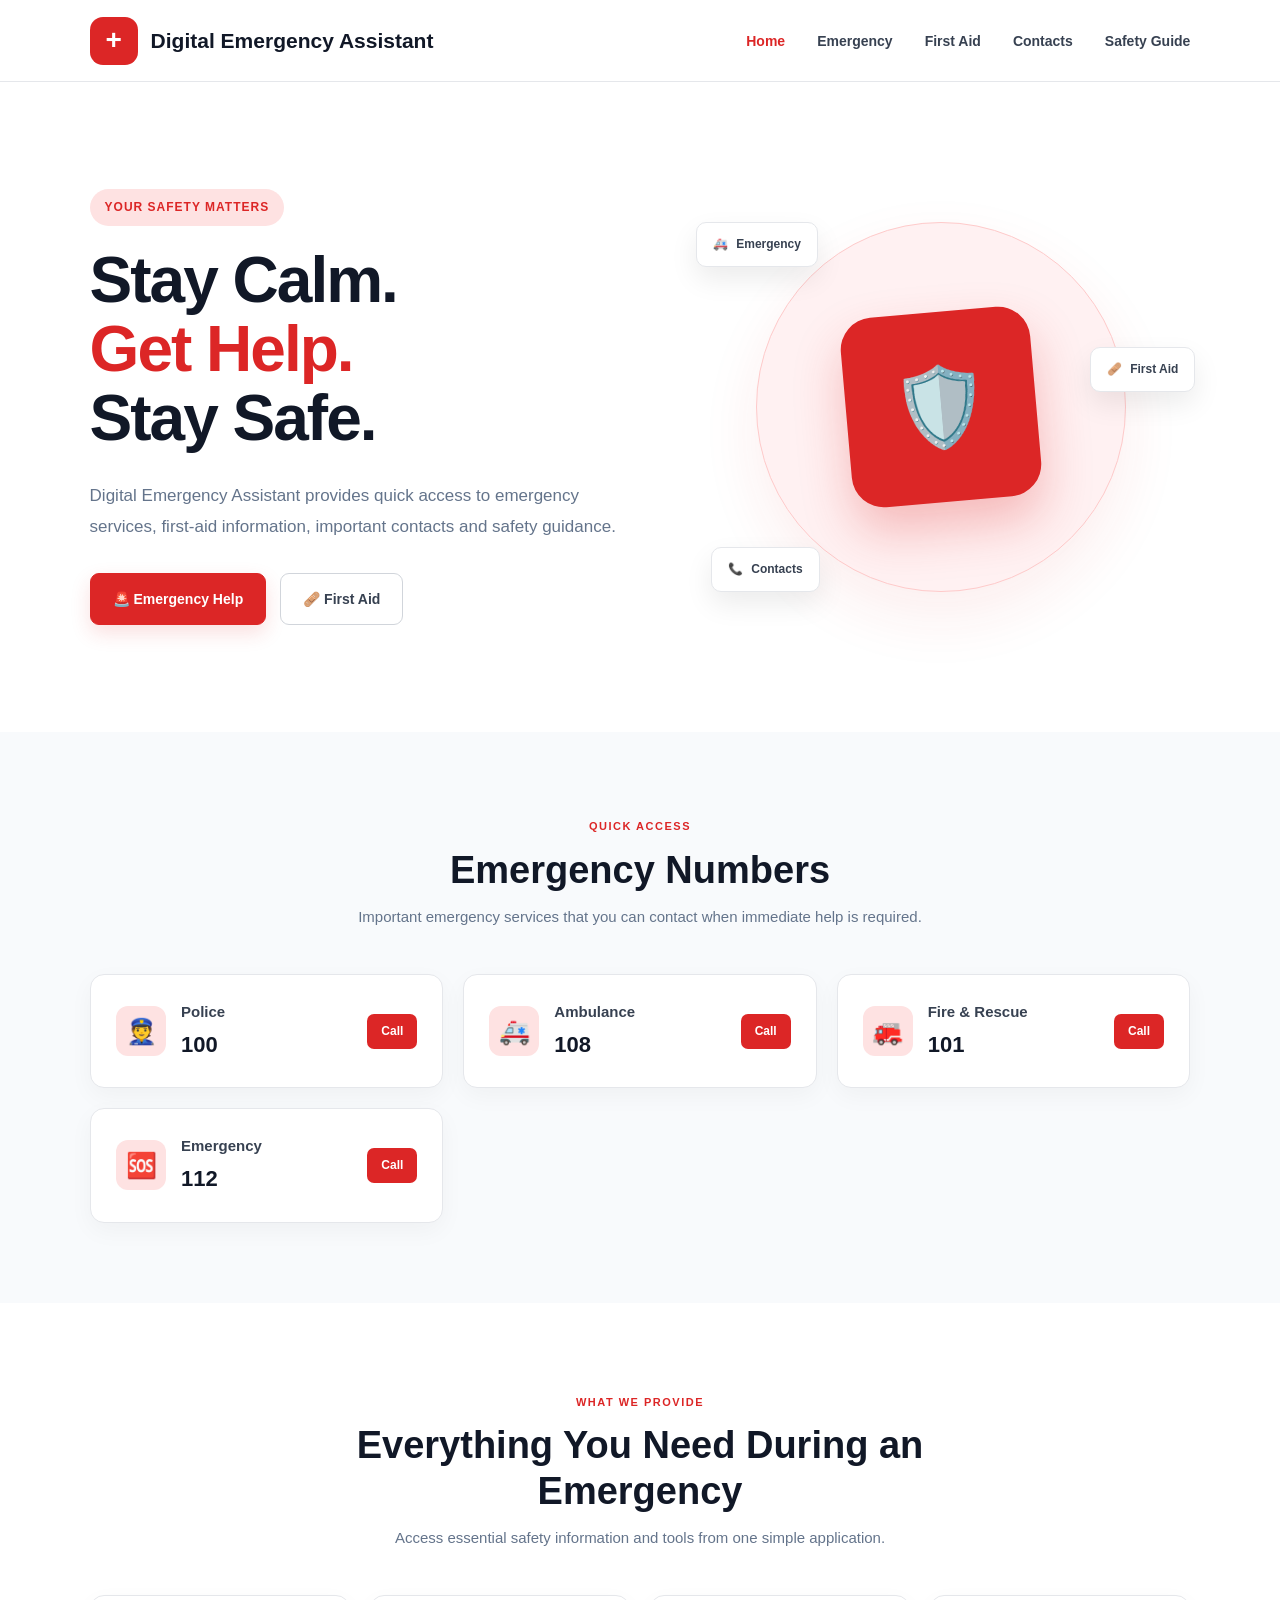
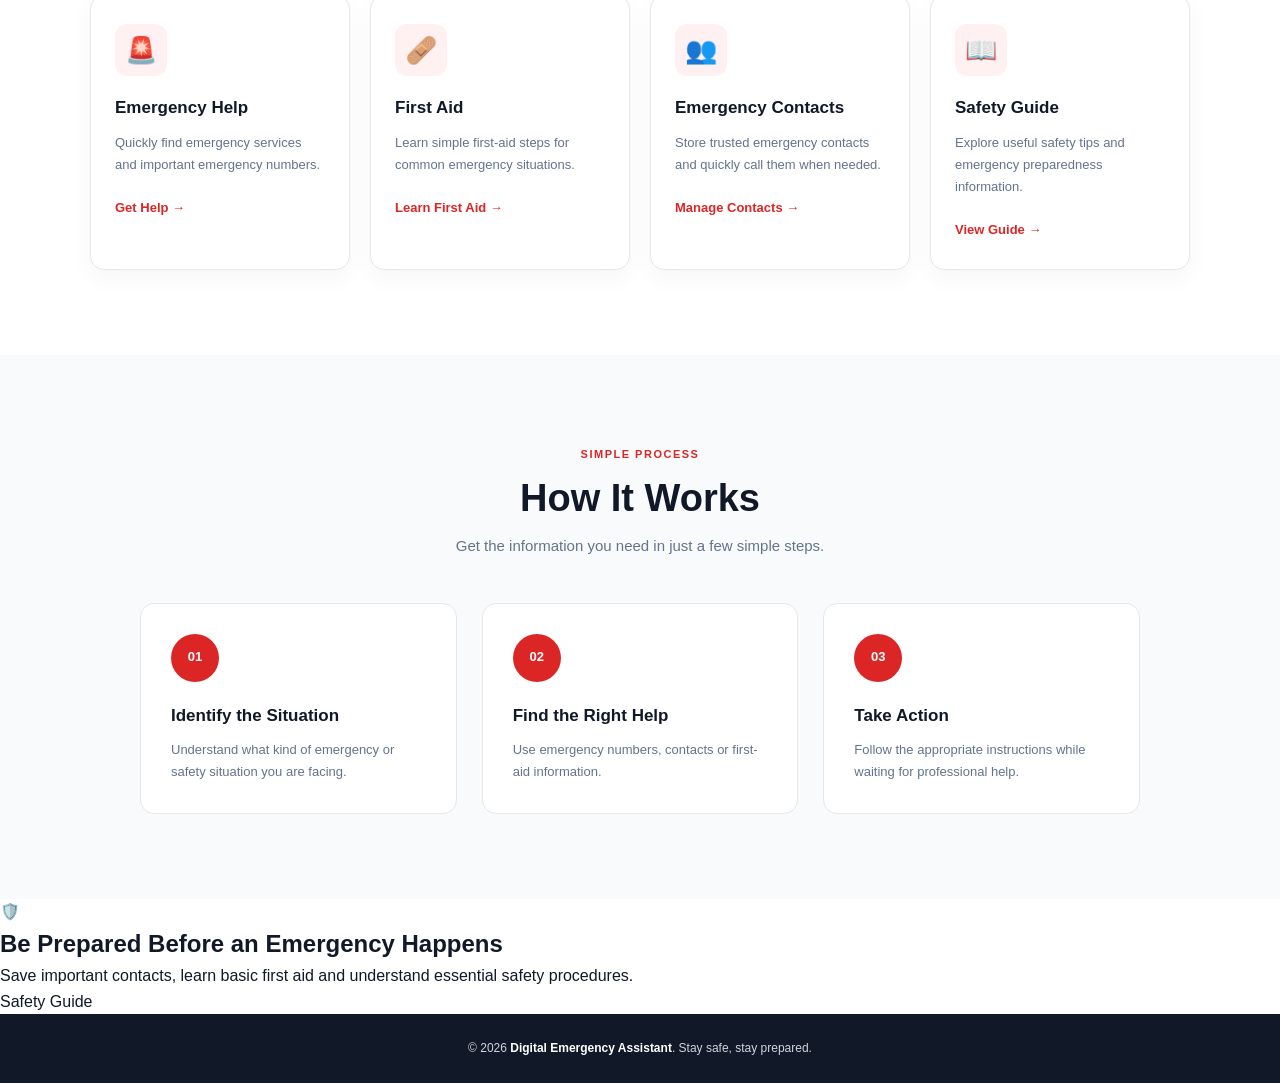
==== index.html @ 49281523 "Initial commit - Digital Emergency Assistant" ====
<!DOCTYPE html>
<html lang="en">

<head>
    <meta charset="UTF-8">

    <meta name="viewport"
          content="width=device-width, initial-scale=1.0">

    <title>Digital Emergency Assistant</title>

    <!-- Common CSS -->
    <link rel="stylesheet" href="css/common.css">

    <!-- Home Page CSS -->
    <link rel="stylesheet" href="css/home.css">
</head>

<body>


    <!-- =====================================================
         NAVBAR
    ====================================================== -->

    <nav class="navbar">

        <a href="index.html" class="logo">

            <span class="logo-icon">+</span>

            Digital Emergency Assistant

        </a>


        <ul class="nav-links">

            <li>
                <a href="index.html" class="active">
                    Home
                </a>
            </li>

            <li>
                <a href="emergency.html">
                    Emergency
                </a>
            </li>

            <li>
                <a href="first-aid.html">
                    First Aid
                </a>
            </li>

            <li>
                <a href="contacts.html">
                    Contacts
                </a>
            </li>

            <li>
                <a href="guide.html">
                    Safety Guide
                </a>
            </li>

        </ul>

    </nav>



    <!-- =====================================================
         HERO SECTION
    ====================================================== -->

    <section class="hero-section">

        <div class="hero-content">

            <p class="hero-badge">
                YOUR SAFETY MATTERS
            </p>

            <h1>
                Stay Calm.
                <span>Get Help.</span>
                Stay Safe.
            </h1>

            <p class="hero-description">
                Digital Emergency Assistant provides quick access
                to emergency services, first-aid information,
                important contacts and safety guidance.
            </p>


            <div class="hero-buttons">

                <a href="emergency.html"
                   class="primary-button">

                    🚨 Emergency Help

                </a>

                <a href="first-aid.html"
                   class="secondary-button">

                    🩹 First Aid

                </a>

            </div>

        </div>


        <!-- Hero Visual -->

        <div class="hero-visual">

            <div class="hero-circle">

                <div class="hero-shield">
                    🛡️
                </div>

            </div>


            <div class="floating-card floating-card-one">

                🚑
                <span>Emergency</span>

            </div>


            <div class="floating-card floating-card-two">

                🩹
                <span>First Aid</span>

            </div>


            <div class="floating-card floating-card-three">

                📞
                <span>Contacts</span>

            </div>

        </div>

    </section>



    <!-- =====================================================
         EMERGENCY NUMBERS
    ====================================================== -->

    <section class="home-emergency">

        <div class="section-header">

            <span class="section-label">
                QUICK ACCESS
            </span>

            <h2>
                Emergency Numbers
            </h2>

            <p>
                Important emergency services that you can
                contact when immediate help is required.
            </p>

        </div>


        <div class="emergency-number-grid">


            <!-- Police -->

            <div class="number-card">

                <div class="number-icon">
                    👮
                </div>

                <div>

                    <h3>
                        Police
                    </h3>

                    <strong>
                        100
                    </strong>

                </div>

                <a href="tel:100"
                   class="number-call">

                    Call

                </a>

            </div>


            <!-- Ambulance -->

            <div class="number-card">

                <div class="number-icon">
                    🚑
                </div>

                <div>

                    <h3>
                        Ambulance
                    </h3>

                    <strong>
                        108
                    </strong>

                </div>

                <a href="tel:108"
                   class="number-call">

                    Call

                </a>

            </div>


            <!-- Fire -->

            <div class="number-card">

                <div class="number-icon">
                    🚒
                </div>

                <div>

                    <h3>
                        Fire & Rescue
                    </h3>

                    <strong>
                        101
                    </strong>

                </div>

                <a href="tel:101"
                   class="number-call">

                    Call

                </a>

            </div>


            <!-- Unified Emergency -->

            <div class="number-card">

                <div class="number-icon">
                    🆘
                </div>

                <div>

                    <h3>
                        Emergency
                    </h3>

                    <strong>
                        112
                    </strong>

                </div>

                <a href="tel:112"
                   class="number-call">

                    Call

                </a>

            </div>


        </div>

    </section>



    <!-- =====================================================
         FEATURES
    ====================================================== -->

    <section class="features-section">

        <div class="section-header">

            <span class="section-label">
                WHAT WE PROVIDE
            </span>

            <h2>
                Everything You Need During an Emergency
            </h2>

            <p>
                Access essential safety information and tools
                from one simple application.
            </p>

        </div>


        <div class="feature-grid">


            <!-- Emergency -->

            <div class="feature-card">

                <div class="feature-icon">
                    🚨
                </div>

                <h3>
                    Emergency Help
                </h3>

                <p>
                    Quickly find emergency services and
                    important emergency numbers.
                </p>

                <a href="emergency.html">
                    Get Help →
                </a>

            </div>


            <!-- First Aid -->

            <div class="feature-card">

                <div class="feature-icon">
                    🩹
                </div>

                <h3>
                    First Aid
                </h3>

                <p>
                    Learn simple first-aid steps for common
                    emergency situations.
                </p>

                <a href="first-aid.html">
                    Learn First Aid →
                </a>

            </div>


            <!-- Contacts -->

            <div class="feature-card">

                <div class="feature-icon">
                    👥
                </div>

                <h3>
                    Emergency Contacts
                </h3>

                <p>
                    Store trusted emergency contacts and
                    quickly call them when needed.
                </p>

                <a href="contacts.html">
                    Manage Contacts →
                </a>

            </div>


            <!-- Safety Guide -->

            <div class="feature-card">

                <div class="feature-icon">
                    📖
                </div>

                <h3>
                    Safety Guide
                </h3>

                <p>
                    Explore useful safety tips and emergency
                    preparedness information.
                </p>

                <a href="guide.html">
                    View Guide →
                </a>

            </div>


        </div>

    </section>



    <!-- =====================================================
         HOW IT WORKS
    ====================================================== -->

    <section class="how-section">

        <div class="section-header">

            <span class="section-label">
                SIMPLE PROCESS
            </span>

            <h2>
                How It Works
            </h2>

            <p>
                Get the information you need in just a few
                simple steps.
            </p>

        </div>


        <div class="steps-grid">


            <div class="step-card">

                <div class="step-number">
                    01
                </div>

                <h3>
                    Identify the Situation
                </h3>

                <p>
                    Understand what kind of emergency or
                    safety situation you are facing.
                </p>

            </div>


            <div class="step-card">

                <div class="step-number">
                    02
                </div>

                <h3>
                    Find the Right Help
                </h3>

                <p>
                    Use emergency numbers, contacts or
                    first-aid information.
                </p>

            </div>


            <div class="step-card">

                <div class="step-number">
                    03
                </div>

                <h3>
                    Take Action
                </h3>

                <p>
                    Follow the appropriate instructions while
                    waiting for professional help.
                </p>

            </div>


        </div>

    </section>



    <!-- =====================================================
         SAFETY CTA
    ====================================================== -->

    <section class="home-safety">

        <div class="home-safety-content">

            <div class="home-safety-icon">
                🛡️
            </div>

            <div>

                <h2>
                    Be Prepared Before an Emergency Happens
                </h2>

                <p>
                    Save important contacts, learn basic
                    first aid and understand essential safety
                    procedures.
                </p>

            </div>

            <a href="guide.html"
               class="primary-button">

                Safety Guide

            </a>

        </div>

    </section>



    <!-- =====================================================
         FOOTER
    ====================================================== -->

    <footer class="footer">

        <p>
            © <span class="current-year"></span>
            <strong>Digital Emergency Assistant</strong>.
            Stay safe, stay prepared.
        </p>

    </footer>



    <!-- =====================================================
         JAVASCRIPT
    ====================================================== -->

    <script src="js/app.js"></script>

</body>

</html>
---- css/common.css ----
/* =========================================================
   COMMON STYLES
   DIGITAL EMERGENCY ASSISTANT
========================================================= */

* {
    margin: 0;
    padding: 0;
    box-sizing: border-box;
}

html {
    scroll-behavior: smooth;
}

body {
    font-family: Arial, Helvetica, sans-serif;
    color: #111827;
    background: #ffffff;
    line-height: 1.6;
}

a {
    text-decoration: none;
    color: inherit;
}

button {
    font-family: inherit;
}


/* =========================================================
   NAVBAR
========================================================= */

.navbar {
    width: 100%;
    min-height: 82px;
    padding: 0 7%;

    display: flex;
    align-items: center;
    justify-content: space-between;
    gap: 30px;

    background: #ffffff;
    border-bottom: 1px solid #e5e7eb;
}

.logo {
    display: flex;
    align-items: center;
    gap: 13px;

    color: #111827;
    font-size: 21px;
    font-weight: 800;

    white-space: nowrap;
}

.logo-icon {
    width: 48px;
    height: 48px;

    display: flex;
    align-items: center;
    justify-content: center;

    border-radius: 13px;

    background: #dc2626;
    color: #ffffff;

    font-size: 28px;
    font-weight: 800;
}

.nav-links {
    display: flex;
    align-items: center;
    gap: 32px;

    list-style: none;
}

.nav-links a {
    position: relative;

    color: #374151;

    font-size: 14px;
    font-weight: 700;

    transition: color 0.3s ease;
}

.nav-links a:hover {
    color: #dc2626;
}

.nav-links a.active {
    color: #dc2626;
}


/* =========================================================
   COMMON BUTTONS
========================================================= */

.primary-btn {
    display: inline-flex;
    align-items: center;
    justify-content: center;

    padding: 13px 22px;

    border: none;
    border-radius: 8px;

    background: #dc2626;
    color: #ffffff;

    font-size: 13px;
    font-weight: 700;

    cursor: pointer;

    transition: all 0.3s ease;
}

.primary-btn:hover {
    background: #b91c1c;
    transform: translateY(-2px);
    box-shadow: 0 8px 18px rgba(220, 38, 38, 0.18);
}

.secondary-btn {
    display: inline-flex;
    align-items: center;
    justify-content: center;

    padding: 13px 22px;

    border: 1px solid #d1d5db;
    border-radius: 8px;

    background: #ffffff;
    color: #374151;

    font-size: 13px;
    font-weight: 700;

    cursor: pointer;

    transition: all 0.3s ease;
}

.secondary-btn:hover {
    border-color: #dc2626;
    color: #dc2626;
    transform: translateY(-2px);
}


/* =========================================================
   FOOTER
========================================================= */

.footer {
    padding: 25px 7%;

    text-align: center;

    background: #111827;
    color: #d1d5db;

    font-size: 12px;
}

.footer strong {
    color: #ffffff;
}


/* =========================================================
   RESPONSIVE NAVBAR
========================================================= */

@media (max-width: 900px) {

    .navbar {
        padding: 15px 5%;

        flex-direction: column;

        gap: 15px;
    }

    .nav-links {
        gap: 20px;

        flex-wrap: wrap;

        justify-content: center;
    }

}


@media (max-width: 600px) {

    .logo {
        font-size: 18px;
    }

    .logo-icon {
        width: 42px;
        height: 42px;

        font-size: 24px;
    }

    .nav-links {
        gap: 15px;
    }

    .nav-links a {
        font-size: 12px;
    }

}
/* =========================================================
   FIX FOR EXISTING HOME PAGE
========================================================= */

.navbar {
    overflow: visible;
}

.logo {
    flex-shrink: 0;
}

.nav-links {
    flex-shrink: 0;
    display: flex;
    align-items: center;
    list-style: none;
}


/* Existing button classes */

.btn-primary,
.btn-secondary,
.hero-btn,
.hero-button {
    display: inline-flex;
    align-items: center;
    justify-content: center;

    padding: 13px 22px;

    border-radius: 8px;

    font-size: 13px;
    font-weight: 700;

    cursor: pointer;

    transition: all 0.3s ease;
}

.btn-primary,
.hero-btn {
    background: #dc2626;
    color: #ffffff;
    border: 1px solid #dc2626;
}

.btn-primary:hover,
.hero-btn:hover {
    background: #b91c1c;
    border-color: #b91c1c;
    transform: translateY(-2px);
}

.btn-secondary,
.hero-button {
    background: #ffffff;
    color: #374151;
    border: 1px solid #d1d5db;
}

.btn-secondary:hover,
.hero-button:hover {
    border-color: #dc2626;
    color: #dc2626;
    transform: translateY(-2px);
}


/* Prevent hero content from creating horizontal overflow */

body {
    overflow-x: hidden;
}
---- css/home.css ----
/* =========================================================
   DIGITAL EMERGENCY ASSISTANT
   HOME PAGE CSS
========================================================= */


/* =========================================================
   1. HERO SECTION
========================================================= */

.hero-section {
    min-height: 650px;

    padding: 70px 7%;

    display: grid;
    grid-template-columns: 1.05fr 0.95fr;

    align-items: center;

    gap: 50px;

    background: #ffffff;
}


/* =========================================================
   2. HERO CONTENT
========================================================= */

.hero-content {
    max-width: 650px;
}


/* Small label */

.hero-badge {
    display: inline-block;

    margin-bottom: 20px;

    padding: 9px 15px;

    border-radius: 30px;

    background: #fee2e2;

    color: #dc2626;

    font-size: 12px;

    font-weight: 800;

    letter-spacing: 1px;
}


/* Main heading */

.hero-content h1 {
    margin: 0;

    color: #111827;

    font-size: 64px;

    line-height: 1.08;

    font-weight: 800;

    letter-spacing: -2px;
}


/* Red part of heading */

.hero-content h1 span {
    display: block;

    color: #dc2626;
}


/* Description */

.hero-description {
    max-width: 650px;

    margin-top: 28px;

    color: #64748b;

    font-size: 17px;

    line-height: 1.8;
}


/* =========================================================
   3. HERO BUTTONS
========================================================= */

.hero-buttons {
    display: flex;

    align-items: center;

    gap: 14px;

    margin-top: 30px;
}


.hero-buttons a {
    display: inline-flex;

    align-items: center;

    justify-content: center;

    padding: 14px 22px;

    border-radius: 9px;

    font-size: 14px;

    font-weight: 700;

    text-decoration: none;

    transition: all 0.3s ease;
}


/* Emergency button */

.hero-buttons .primary-button {
    background: #dc2626;

    color: #ffffff;

    border: 1px solid #dc2626;

    box-shadow: 0 8px 20px rgba(220, 38, 38, 0.15);
}


.hero-buttons .primary-button:hover {
    background: #b91c1c;

    border-color: #b91c1c;

    transform: translateY(-3px);

    box-shadow: 0 12px 25px rgba(220, 38, 38, 0.25);
}


/* First Aid button */

.hero-buttons .secondary-button {
    background: #ffffff;

    color: #374151;

    border: 1px solid #d1d5db;
}


.hero-buttons .secondary-button:hover {
    color: #dc2626;

    border-color: #dc2626;

    transform: translateY(-3px);

    box-shadow: 0 8px 20px rgba(0, 0, 0, 0.06);
}


/* =========================================================
   4. HERO VISUAL
========================================================= */

.hero-visual {
    position: relative;

    min-height: 440px;

    display: flex;

    align-items: center;

    justify-content: center;
}


/* Main circle */

.hero-circle {
    position: relative;

    width: 370px;

    height: 370px;

    display: flex;

    align-items: center;

    justify-content: center;

    border-radius: 50%;

    background: #fff1f2;

    border: 1px solid #fecaca;

    box-shadow:
        0 25px 60px rgba(220, 38, 38, 0.08);
}


/* =========================================================
   5. SHIELD
========================================================= */

.hero-shield {
    width: 190px;

    height: 190px;

    display: flex;

    align-items: center;

    justify-content: center;

    border-radius: 32px;

    background: #dc2626;

    font-size: 78px;

    box-shadow:
        0 25px 50px rgba(220, 38, 38, 0.28);

    transform: rotate(-5deg);

    transition:
        transform 0.4s ease,
        box-shadow 0.4s ease;
}


/* Shield hover */

.hero-circle:hover .hero-shield {
    transform: rotate(0deg) scale(1.06);

    box-shadow:
        0 30px 60px rgba(220, 38, 38, 0.35);
}


/* =========================================================
   6. FLOATING CARDS
========================================================= */

.hero-visual .floating-card {
    position: absolute;

    width: auto;

    min-width: 0;

    max-width: 180px;

    height: auto;

    min-height: 0;

    max-height: 60px;

    padding: 12px 16px;

    display: flex;

    align-items: center;

    justify-content: center;

    gap: 8px;

    background: #ffffff;

    border: 1px solid #e5e7eb;

    border-radius: 10px;

    box-shadow:
        0 12px 28px rgba(0, 0, 0, 0.08);

    color: #374151;

    font-size: 12px;

    font-weight: 700;

    white-space: nowrap;

    z-index: 5;

    transition:
        transform 0.3s ease,
        border-color 0.3s ease,
        box-shadow 0.3s ease;
}


/* Emergency */

.hero-visual .floating-card-one {
    top: 35px;

    left: 5px;
}


/* First Aid */

.hero-visual .floating-card-two {
    top: 160px;

    right: -5px;
}


/* Contacts */

.hero-visual .floating-card-three {
    bottom: 35px;

    left: 20px;
}


/* Floating card hover */

.hero-visual .floating-card:hover {
    border-color: #dc2626;

    color: #dc2626;

    transform: translateY(-5px);

    box-shadow:
        0 15px 30px rgba(0, 0, 0, 0.12);
}


/* =========================================================
   7. FLOATING ANIMATION
========================================================= */

.floating-card-one {
    animation: floatingOne 3s ease-in-out infinite;
}


.floating-card-two {
    animation: floatingTwo 3s ease-in-out infinite;

    animation-delay: 0.7s;
}


.floating-card-three {
    animation: floatingThree 3s ease-in-out infinite;

    animation-delay: 1.4s;
}


@keyframes floatingOne {

    0%,
    100% {
        transform: translateY(0);
    }

    50% {
        transform: translateY(-8px);
    }

}


@keyframes floatingTwo {

    0%,
    100% {
        transform: translateY(0);
    }

    50% {
        transform: translateY(-10px);
    }

}


@keyframes floatingThree {

    0%,
    100% {
        transform: translateY(0);
    }

    50% {
        transform: translateY(-7px);
    }

}


/* =========================================================
   8. HOME EMERGENCY NUMBERS
========================================================= */

.home-emergency {
    padding: 80px 7%;

    background: #f8fafc;
}


.section-header {
    max-width: 650px;

    margin: 0 auto 45px;

    text-align: center;
}


.section-label {
    display: inline-block;

    margin-bottom: 12px;

    color: #dc2626;

    font-size: 11px;

    font-weight: 800;

    letter-spacing: 1.5px;
}


.section-header h2 {
    margin-bottom: 12px;

    color: #111827;

    font-size: 38px;

    line-height: 1.2;
}


.section-header p {
    color: #64748b;

    font-size: 15px;
}


/* Emergency number grid */

.emergency-number-grid {
    max-width: 1100px;

    margin: 0 auto;

    display: grid;

    grid-template-columns: repeat(3, 1fr);

    gap: 20px;
}


/* Number cards */

.number-card {
    padding: 25px;

    display: flex;

    align-items: center;

    gap: 15px;

    background: #ffffff;

    border: 1px solid #e5e7eb;

    border-radius: 14px;

    box-shadow:
        0 8px 25px rgba(0, 0, 0, 0.04);

    transition:
        transform 0.3s ease,
        box-shadow 0.3s ease;
}


.number-card:hover {
    transform: translateY(-5px);

    box-shadow:
        0 15px 30px rgba(0, 0, 0, 0.08);
}


.number-icon {
    width: 50px;

    height: 50px;

    flex-shrink: 0;

    display: flex;

    align-items: center;

    justify-content: center;

    border-radius: 12px;

    background: #fee2e2;

    font-size: 25px;
}


.number-card h3 {
    margin: 0;

    color: #374151;

    font-size: 15px;
}


.number-card strong {
    display: block;

    margin-top: 3px;

    color: #111827;

    font-size: 22px;
}


.number-call {
    margin-left: auto;

    padding: 8px 14px;

    border-radius: 7px;

    background: #dc2626;

    color: #ffffff;

    font-size: 12px;

    font-weight: 700;

    transition: all 0.3s ease;
}


.number-call:hover {
    background: #b91c1c;

    transform: translateY(-2px);
}


/* =========================================================
   9. FEATURES SECTION
========================================================= */

.features-section {
    padding: 85px 7%;

    background: #ffffff;
}


.feature-grid {
    max-width: 1100px;

    margin: 0 auto;

    display: grid;

    grid-template-columns: repeat(4, 1fr);

    gap: 20px;
}


.feature-card {
    padding: 28px 24px;

    background: #ffffff;

    border: 1px solid #e5e7eb;

    border-radius: 14px;

    box-shadow:
        0 8px 25px rgba(0, 0, 0, 0.04);

    transition: all 0.3s ease;
}


.feature-card:hover {
    transform: translateY(-7px);

    border-color: #fecaca;

    box-shadow:
        0 18px 35px rgba(0, 0, 0, 0.08);
}


.feature-icon {
    width: 52px;

    height: 52px;

    margin-bottom: 18px;

    display: flex;

    align-items: center;

    justify-content: center;

    border-radius: 12px;

    background: #fff1f2;

    font-size: 26px;
}


.feature-card h3 {
    margin-bottom: 10px;

    color: #111827;

    font-size: 17px;
}


.feature-card p {
    margin-bottom: 18px;

    color: #64748b;

    font-size: 13px;

    line-height: 1.7;
}


.feature-card a {
    color: #dc2626;

    font-size: 13px;

    font-weight: 700;
}


.feature-card a:hover {
    text-decoration: underline;
}


/* =========================================================
   10. HOW IT WORKS
========================================================= */

.how-section {
    padding: 85px 7%;

    background: #f8fafc;
}


.steps-grid {
    max-width: 1000px;

    margin: 0 auto;

    display: grid;

    grid-template-columns: repeat(3, 1fr);

    gap: 25px;
}


.step-card {
    padding: 30px;

    background: #ffffff;

    border: 1px solid #e5e7eb;

    border-radius: 14px;

    transition: all 0.3s ease;
}


.step-card:hover {
    transform: translateY(-5px);

    box-shadow:
        0 15px 30px rgba(0, 0, 0, 0.07);
}


.step-number {
    width: 48px;

    height: 48px;

    margin-bottom: 20px;

    display: flex;

    align-items: center;

    justify-content: center;

    border-radius: 50%;

    background: #dc2626;

    color: #ffffff;

    font-size: 13px;

    font-weight: 800;
}


.step-card h3 {
    margin-bottom: 10px;

    color: #111827;

    font-size: 17px;
}


.step-card p {
    color: #64748b;

    font-size: 13px;

    line-height: 1.7;
}


/* =========================================================
   11. SAFETY CTA
========================================================= */

.safety-cta {
    padding: 80px 7%;

    background: #111827;

    text-align: center;
}


.safety-cta h2 {
    margin-bottom: 15px;

    color: #ffffff;

    font-size: 36px;
}


.safety-cta p {
    max-width: 650px;

    margin: 0 auto 25px;

    color: #cbd5e1;

    font-size: 15px;
}


.safety-cta .primary-button {
    display: inline-flex;

    padding: 13px 22px;

    border-radius: 8px;

    background: #dc2626;

    color: #ffffff;

    font-size: 13px;

    font-weight: 700;

    transition: all 0.3s ease;
}


.safety-cta .primary-button:hover {
    background: #ef4444;

    transform: translateY(-3px);
}


/* =========================================================
   12. TABLET
========================================================= */

@media (max-width: 1000px) {

    .hero-section {
        grid-template-columns: 1fr;

        text-align: center;

        padding: 60px 6%;
    }


    .hero-content {
        max-width: 700px;

        margin: 0 auto;
    }


    .hero-description {
        margin-left: auto;

        margin-right: auto;
    }


    .hero-buttons {
        justify-content: center;
    }


    .hero-visual {
        min-height: 400px;

        margin-top: 10px;
    }


    .feature-grid {
        grid-template-columns: repeat(2, 1fr);
    }


    .emergency-number-grid {
        grid-template-columns: repeat(2, 1fr);
    }

}


/* =========================================================
   13. MOBILE
========================================================= */

@media (max-width: 650px) {

    .hero-section {
        padding: 45px 5%;

        gap: 25px;
    }


    .hero-content h1 {
        font-size: 44px;

        letter-spacing: -1px;
    }


    .hero-description {
        font-size: 14px;

        line-height: 1.7;
    }


    .hero-buttons {
        flex-direction: column;

        width: 100%;
    }


    .hero-buttons a {
        width: 100%;
    }


    .hero-visual {
        min-height: 340px;
    }


    .hero-circle {
        width: 280px;

        height: 280px;
    }


    .hero-shield {
        width: 145px;

        height: 145px;

        font-size: 60px;
    }


    .hero-visual .floating-card {
        padding: 10px 12px;

        font-size: 10px;

        max-width: 140px;
    }


    .hero-visual .floating-card-one {
        top: 15px;

        left: -5px;
    }


    .hero-visual .floating-card-two {
        top: 120px;

        right: -5px;
    }


    .hero-visual .floating-card-three {
        bottom: 15px;

        left: 0;
    }


    .section-header h2 {
        font-size: 30px;
    }


    .emergency-number-grid {
        grid-template-columns: 1fr;
    }


    .feature-grid {
        grid-template-columns: 1fr;
    }


    .steps-grid {
        grid-template-columns: 1fr;
    }


    .home-emergency,
    .features-section,
    .how-section {
        padding: 60px 5%;
    }


    .safety-cta {
        padding: 60px 5%;
    }


    .safety-cta h2 {
        font-size: 30px;
    }

}
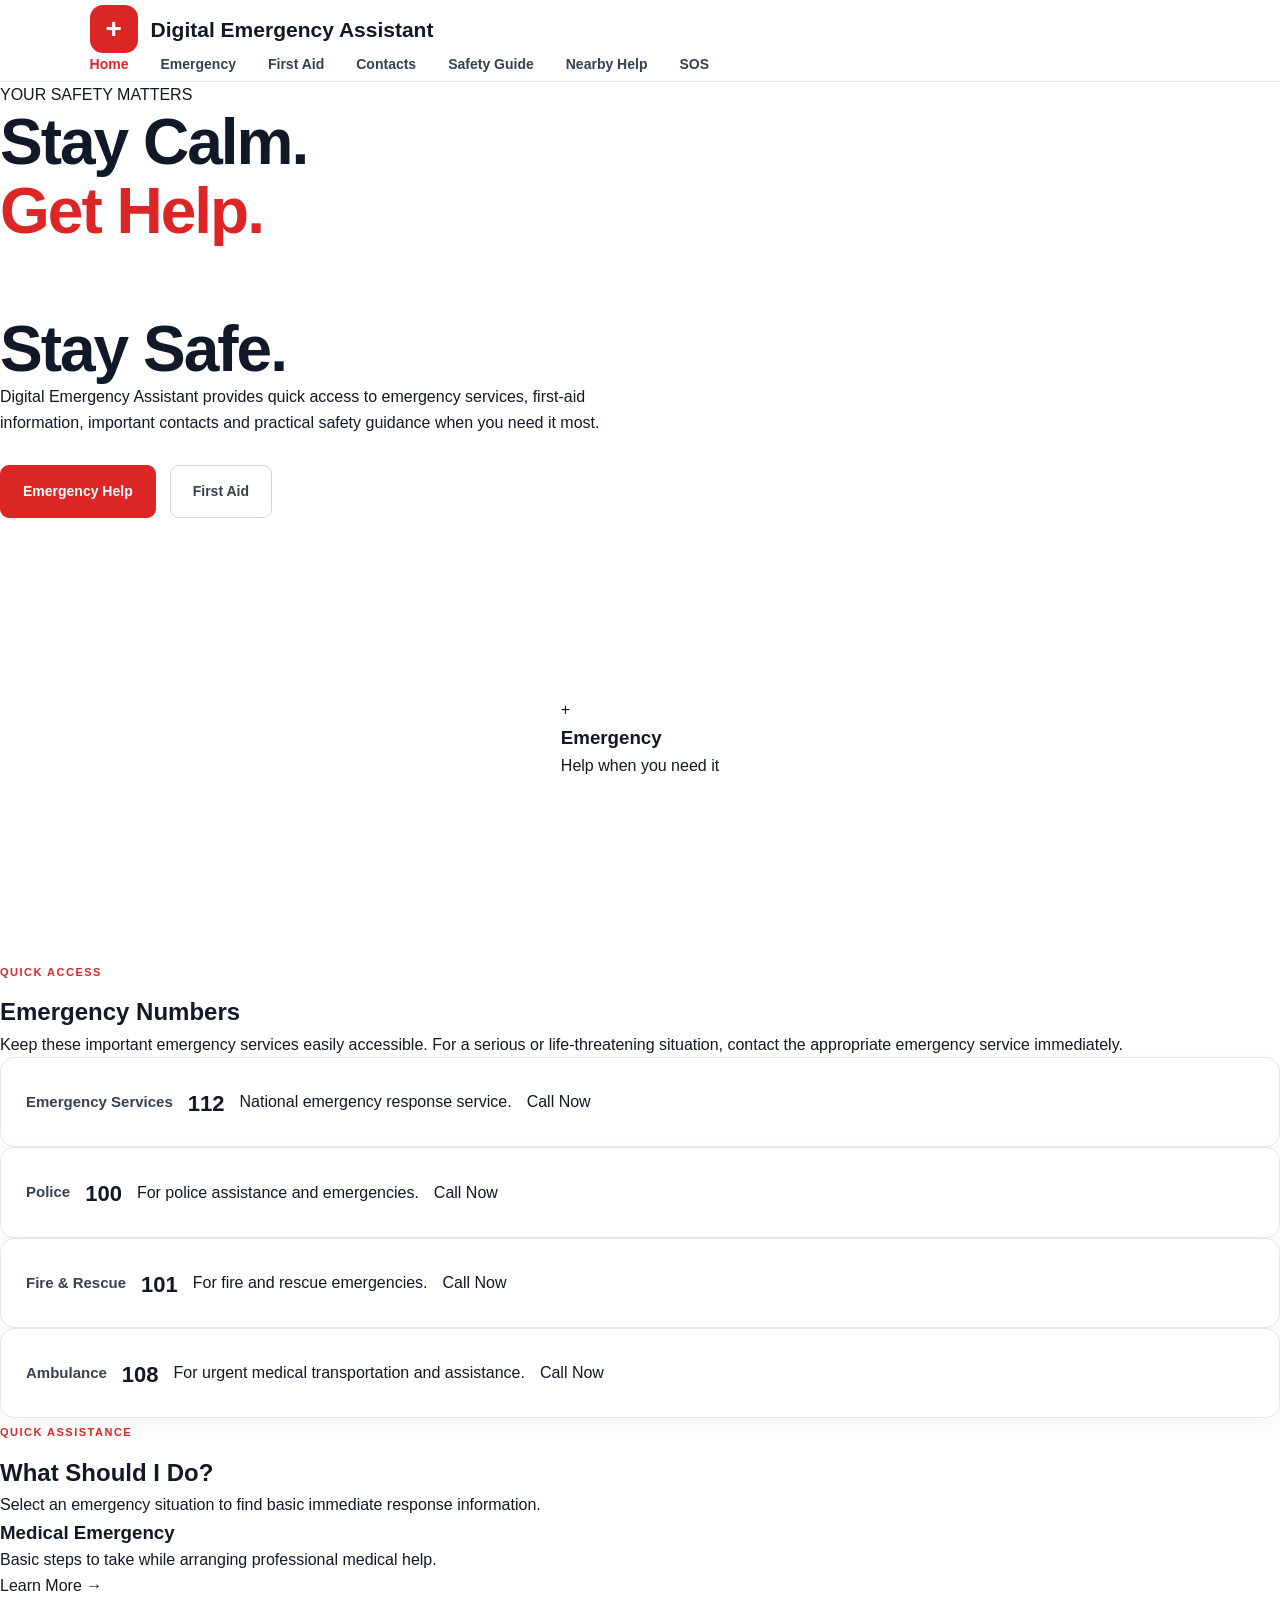
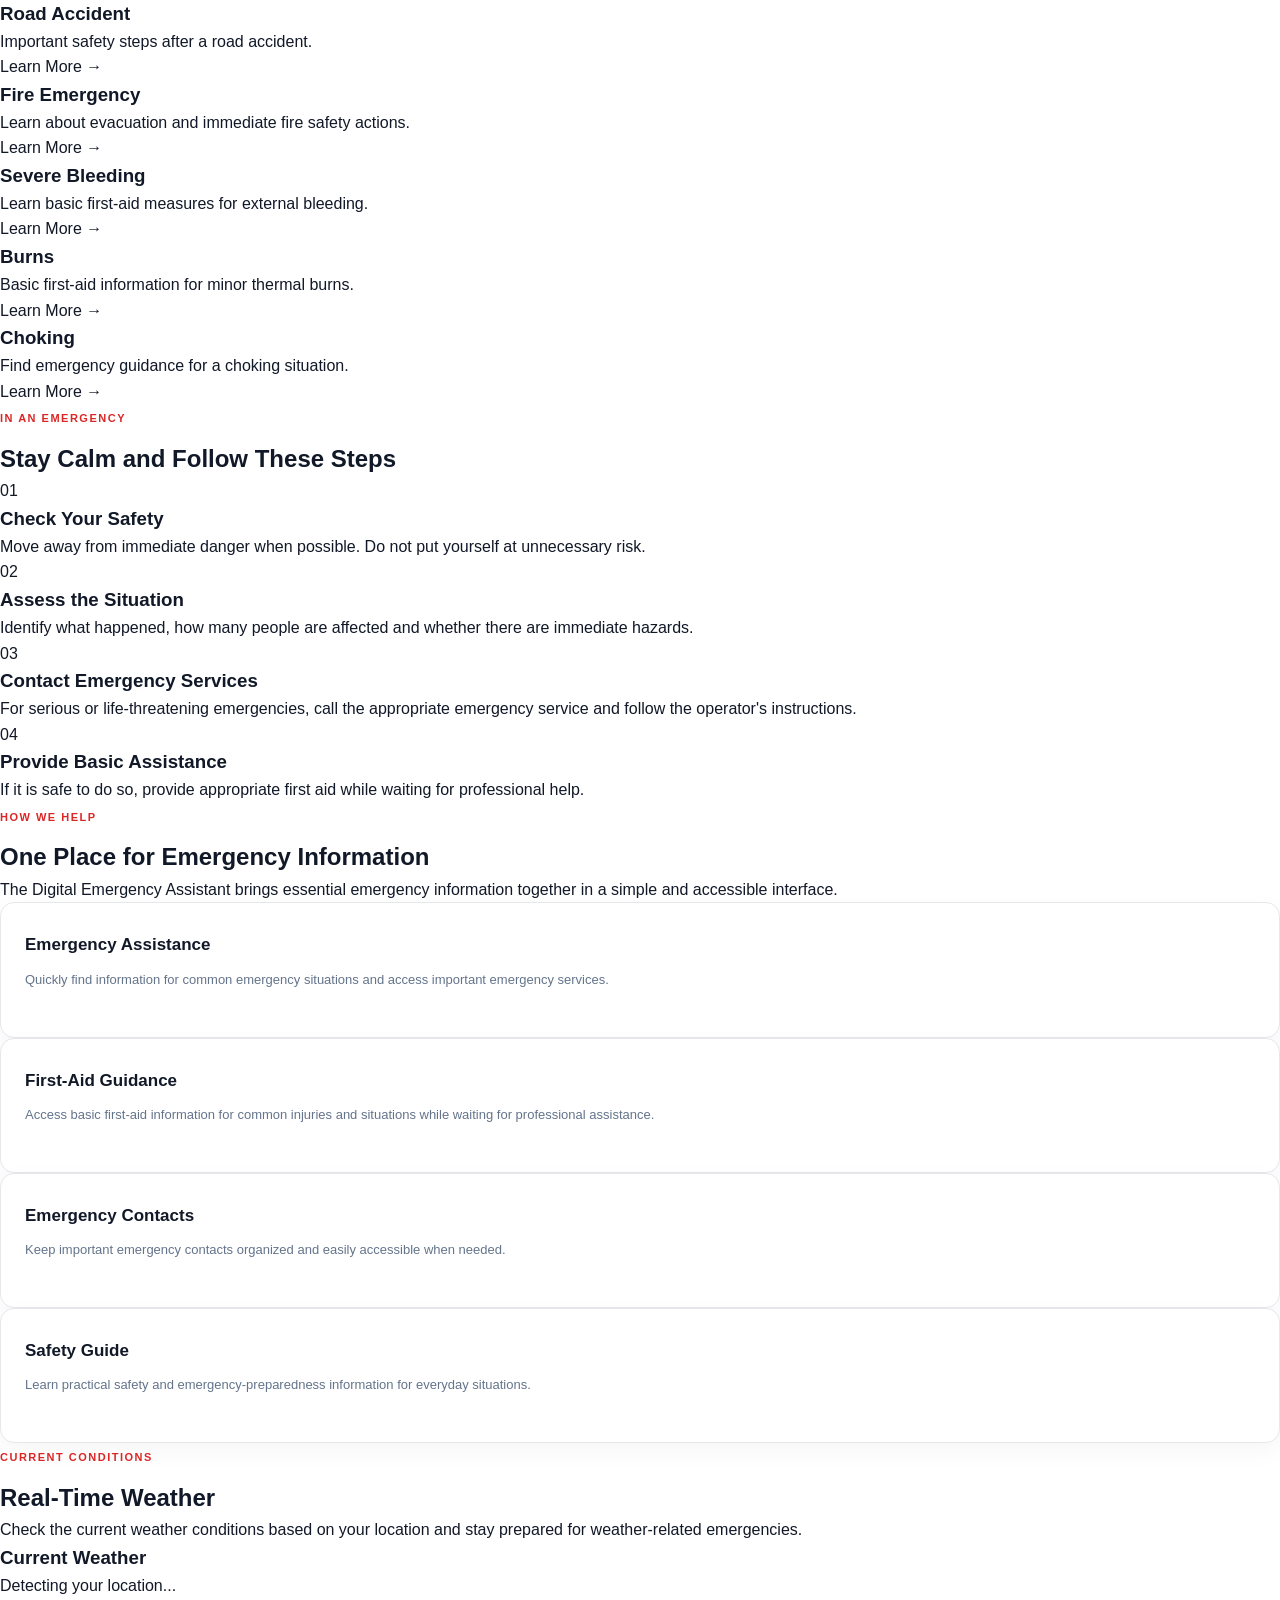
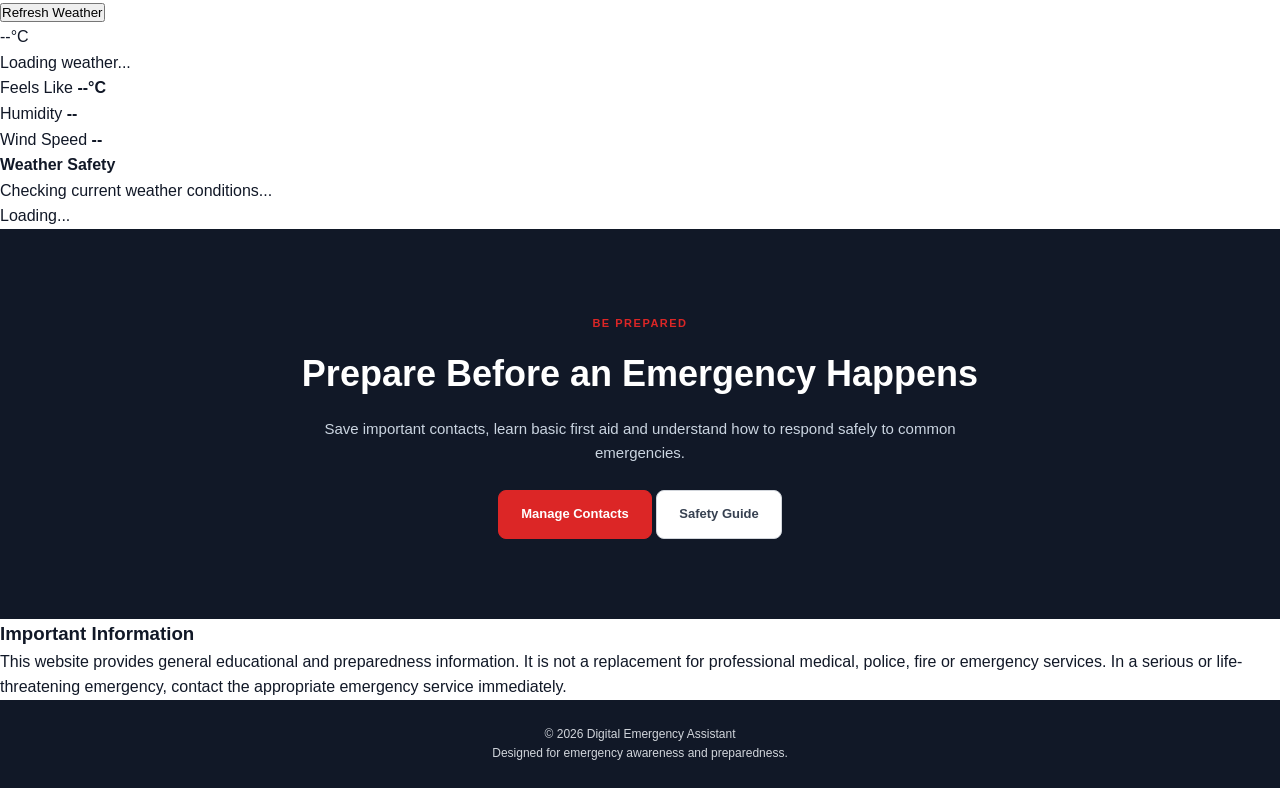
==== commit 91ebf154: "Add dedicated SOS emergency feature" ====
--- a/index.html
+++ b/index.html
@@ -2,6 +2,7 @@
 <html lang="en">
 
 <head>
+
     <meta charset="UTF-8">
 
     <meta name="viewport"
@@ -9,586 +10,977 @@
 
     <title>Digital Emergency Assistant</title>
 
-    <!-- Common CSS -->
+    <!-- COMMON STYLES -->
     <link rel="stylesheet" href="css/common.css">
 
-    <!-- Home Page CSS -->
+    <!-- HOME PAGE STYLES -->
     <link rel="stylesheet" href="css/home.css">
+
 </head>
 
+
 <body>
 
 
-    <!-- =====================================================
-         NAVBAR
-    ====================================================== -->
-
-    <nav class="navbar">
+<!-- =========================================================
+     NAVBAR
+========================================================= -->
+
+<header class="navbar">
+
+    <div class="nav-container">
 
         <a href="index.html" class="logo">
 
             <span class="logo-icon">+</span>
 
-            Digital Emergency Assistant
+            <span>
+                Digital Emergency Assistant
+            </span>
 
         </a>
 
 
-        <ul class="nav-links">
-
-            <li>
-                <a href="index.html" class="active">
-                    Home
-                </a>
-            </li>
-
-            <li>
-                <a href="emergency.html">
+        <nav class="nav-links">
+
+            <a href="index.html" class="active">
+                Home
+            </a>
+
+            <a href="emergency.html">
+                Emergency
+            </a>
+
+            <a href="first-aid.html">
+                First Aid
+            </a>
+
+            <a href="contacts.html">
+                Contacts
+            </a>
+
+            <a href="guide.html">
+                Safety Guide
+            </a>
+
+            <a href="shelters.html">
+                Nearby Help
+            </a>
+
+            <a href="sos.html">
+                SOS
+            </a>
+
+        </nav>
+
+    </div>
+
+</header>
+
+
+
+<!-- =========================================================
+     MAIN CONTENT
+========================================================= -->
+
+<main>
+
+
+<!-- =========================================================
+     HERO SECTION
+========================================================= -->
+
+<section class="hero">
+
+    <div class="hero-content">
+
+        <span class="hero-label">
+            YOUR SAFETY MATTERS
+        </span>
+
+
+        <h1>
+
+            Stay Calm.<br>
+
+            <span>
+                Get Help.
+            </span><br>
+
+            Stay Safe.
+
+        </h1>
+
+
+        <p>
+
+            Digital Emergency Assistant provides quick access to
+            emergency services, first-aid information, important
+            contacts and practical safety guidance when you need it most.
+
+        </p>
+
+
+        <div class="hero-buttons">
+
+            <a href="emergency.html"
+               class="btn btn-primary">
+
+                Emergency Help
+
+            </a>
+
+
+            <a href="first-aid.html"
+               class="btn btn-secondary">
+
+                First Aid
+
+            </a>
+
+        </div>
+
+    </div>
+
+
+
+    <div class="hero-visual">
+
+        <div class="safety-circle">
+
+            <div class="safety-card">
+
+                <div class="shield">
+                    +
+                </div>
+
+                <h3>
                     Emergency
-                </a>
-            </li>
-
-            <li>
-                <a href="first-aid.html">
-                    First Aid
-                </a>
-            </li>
-
-            <li>
-                <a href="contacts.html">
-                    Contacts
-                </a>
-            </li>
-
-            <li>
-                <a href="guide.html">
-                    Safety Guide
-                </a>
-            </li>
-
-        </ul>
-
-    </nav>
-
-
-
-    <!-- =====================================================
-         HERO SECTION
-    ====================================================== -->
-
-    <section class="hero-section">
-
-        <div class="hero-content">
-
-            <p class="hero-badge">
-                YOUR SAFETY MATTERS
-            </p>
-
-            <h1>
-                Stay Calm.
-                <span>Get Help.</span>
-                Stay Safe.
-            </h1>
-
-            <p class="hero-description">
-                Digital Emergency Assistant provides quick access
-                to emergency services, first-aid information,
-                important contacts and safety guidance.
-            </p>
-
-
-            <div class="hero-buttons">
-
-                <a href="emergency.html"
-                   class="primary-button">
-
-                    🚨 Emergency Help
-
-                </a>
-
-                <a href="first-aid.html"
-                   class="secondary-button">
-
-                    🩹 First Aid
-
-                </a>
+                </h3>
+
+                <p>
+                    Help when you need it
+                </p>
 
             </div>
 
         </div>
 
-
-        <!-- Hero Visual -->
-
-        <div class="hero-visual">
-
-            <div class="hero-circle">
-
-                <div class="hero-shield">
-                    🛡️
+    </div>
+
+</section>
+
+
+
+<!-- =========================================================
+     EMERGENCY NUMBERS
+========================================================= -->
+
+<section class="emergency-numbers">
+
+    <div class="section-heading">
+
+        <span class="section-label">
+            QUICK ACCESS
+        </span>
+
+        <h2>
+            Emergency Numbers
+        </h2>
+
+        <p>
+
+            Keep these important emergency services easily accessible.
+            For a serious or life-threatening situation, contact the
+            appropriate emergency service immediately.
+
+        </p>
+
+    </div>
+
+
+
+    <div class="numbers-grid">
+
+
+        <div class="number-card">
+
+            <h3>
+                Emergency Services
+            </h3>
+
+            <strong>
+                112
+            </strong>
+
+            <p>
+                National emergency response service.
+            </p>
+
+            <a href="tel:112"
+               class="call-button">
+
+                Call Now
+
+            </a>
+
+        </div>
+
+
+
+        <div class="number-card">
+
+            <h3>
+                Police
+            </h3>
+
+            <strong>
+                100
+            </strong>
+
+            <p>
+                For police assistance and emergencies.
+            </p>
+
+            <a href="tel:100"
+               class="call-button">
+
+                Call Now
+
+            </a>
+
+        </div>
+
+
+
+        <div class="number-card">
+
+            <h3>
+                Fire & Rescue
+            </h3>
+
+            <strong>
+                101
+            </strong>
+
+            <p>
+                For fire and rescue emergencies.
+            </p>
+
+            <a href="tel:101"
+               class="call-button">
+
+                Call Now
+
+            </a>
+
+        </div>
+
+
+
+        <div class="number-card">
+
+            <h3>
+                Ambulance
+            </h3>
+
+            <strong>
+                108
+            </strong>
+
+            <p>
+                For urgent medical transportation and assistance.
+            </p>
+
+            <a href="tel:108"
+               class="call-button">
+
+                Call Now
+
+            </a>
+
+        </div>
+
+
+    </div>
+
+</section>
+
+
+
+<!-- =========================================================
+     QUICK HELP
+========================================================= -->
+
+<section class="quick-help">
+
+    <div class="section-heading">
+
+        <span class="section-label">
+            QUICK ASSISTANCE
+        </span>
+
+        <h2>
+            What Should I Do?
+        </h2>
+
+        <p>
+
+            Select an emergency situation to find basic immediate
+            response information.
+
+        </p>
+
+    </div>
+
+
+
+    <div class="help-grid">
+
+
+        <a href="emergency.html#medical"
+           class="help-card">
+
+            <h3>
+                Medical Emergency
+            </h3>
+
+            <p>
+
+                Basic steps to take while arranging professional
+                medical help.
+
+            </p>
+
+            <span>
+                Learn More →
+            </span>
+
+        </a>
+
+
+
+        <a href="emergency.html#accident"
+           class="help-card">
+
+            <h3>
+                Road Accident
+            </h3>
+
+            <p>
+
+                Important safety steps after a road accident.
+
+            </p>
+
+            <span>
+                Learn More →
+            </span>
+
+        </a>
+
+
+
+        <a href="emergency.html#fire"
+           class="help-card">
+
+            <h3>
+                Fire Emergency
+            </h3>
+
+            <p>
+
+                Learn about evacuation and immediate fire
+                safety actions.
+
+            </p>
+
+            <span>
+                Learn More →
+            </span>
+
+        </a>
+
+
+
+        <a href="first-aid.html#bleeding"
+           class="help-card">
+
+            <h3>
+                Severe Bleeding
+            </h3>
+
+            <p>
+
+                Learn basic first-aid measures for external bleeding.
+
+            </p>
+
+            <span>
+                Learn More →
+            </span>
+
+        </a>
+
+
+
+        <a href="first-aid.html#burns"
+           class="help-card">
+
+            <h3>
+                Burns
+            </h3>
+
+            <p>
+
+                Basic first-aid information for minor thermal burns.
+
+            </p>
+
+            <span>
+                Learn More →
+            </span>
+
+        </a>
+
+
+
+        <a href="first-aid.html#choking"
+           class="help-card">
+
+            <h3>
+                Choking
+            </h3>
+
+            <p>
+
+                Find emergency guidance for a choking situation.
+
+            </p>
+
+            <span>
+                Learn More →
+            </span>
+
+        </a>
+
+
+    </div>
+
+</section>
+
+
+
+<!-- =========================================================
+     EMERGENCY RESPONSE
+========================================================= -->
+
+<section class="response-section">
+
+    <div class="response-content">
+
+        <span class="section-label">
+            IN AN EMERGENCY
+        </span>
+
+
+        <h2>
+            Stay Calm and Follow These Steps
+        </h2>
+
+
+
+        <div class="response-steps">
+
+
+            <div class="response-step">
+
+                <span>
+                    01
+                </span>
+
+                <div>
+
+                    <h3>
+                        Check Your Safety
+                    </h3>
+
+                    <p>
+
+                        Move away from immediate danger when possible.
+                        Do not put yourself at unnecessary risk.
+
+                    </p>
+
                 </div>
 
             </div>
 
 
-            <div class="floating-card floating-card-one">
-
-                🚑
-                <span>Emergency</span>
+
+            <div class="response-step">
+
+                <span>
+                    02
+                </span>
+
+                <div>
+
+                    <h3>
+                        Assess the Situation
+                    </h3>
+
+                    <p>
+
+                        Identify what happened, how many people are
+                        affected and whether there are immediate hazards.
+
+                    </p>
+
+                </div>
 
             </div>
 
 
-            <div class="floating-card floating-card-two">
-
-                🩹
-                <span>First Aid</span>
+
+            <div class="response-step">
+
+                <span>
+                    03
+                </span>
+
+                <div>
+
+                    <h3>
+                        Contact Emergency Services
+                    </h3>
+
+                    <p>
+
+                        For serious or life-threatening emergencies,
+                        call the appropriate emergency service and
+                        follow the operator's instructions.
+
+                    </p>
+
+                </div>
 
             </div>
 
 
-            <div class="floating-card floating-card-three">
-
-                📞
-                <span>Contacts</span>
+
+            <div class="response-step">
+
+                <span>
+                    04
+                </span>
+
+                <div>
+
+                    <h3>
+                        Provide Basic Assistance
+                    </h3>
+
+                    <p>
+
+                        If it is safe to do so, provide appropriate
+                        first aid while waiting for professional help.
+
+                    </p>
+
+                </div>
 
             </div>
 
-        </div>
-
-    </section>
-
-
-
-    <!-- =====================================================
-         EMERGENCY NUMBERS
-    ====================================================== -->
-
-    <section class="home-emergency">
-
-        <div class="section-header">
-
-            <span class="section-label">
-                QUICK ACCESS
-            </span>
-
-            <h2>
-                Emergency Numbers
-            </h2>
-
-            <p>
-                Important emergency services that you can
-                contact when immediate help is required.
-            </p>
-
-        </div>
-
-
-        <div class="emergency-number-grid">
-
-
-            <!-- Police -->
-
-            <div class="number-card">
-
-                <div class="number-icon">
-                    👮
+
+        </div>
+
+    </div>
+
+</section>
+
+
+
+<!-- =========================================================
+     FEATURES
+========================================================= -->
+
+<section class="features">
+
+
+    <div class="section-heading">
+
+        <span class="section-label">
+            HOW WE HELP
+        </span>
+
+        <h2>
+            One Place for Emergency Information
+        </h2>
+
+        <p>
+
+            The Digital Emergency Assistant brings essential emergency
+            information together in a simple and accessible interface.
+
+        </p>
+
+    </div>
+
+
+
+    <div class="features-grid">
+
+
+        <div class="feature-card">
+
+            <h3>
+                Emergency Assistance
+            </h3>
+
+            <p>
+
+                Quickly find information for common emergency situations
+                and access important emergency services.
+
+            </p>
+
+        </div>
+
+
+
+        <div class="feature-card">
+
+            <h3>
+                First-Aid Guidance
+            </h3>
+
+            <p>
+
+                Access basic first-aid information for common injuries
+                and situations while waiting for professional assistance.
+
+            </p>
+
+        </div>
+
+
+
+        <div class="feature-card">
+
+            <h3>
+                Emergency Contacts
+            </h3>
+
+            <p>
+
+                Keep important emergency contacts organized and easily
+                accessible when needed.
+
+            </p>
+
+        </div>
+
+
+
+        <div class="feature-card">
+
+            <h3>
+                Safety Guide
+            </h3>
+
+            <p>
+
+                Learn practical safety and emergency-preparedness
+                information for everyday situations.
+
+            </p>
+
+        </div>
+
+
+    </div>
+
+</section>
+
+
+
+<!-- =========================================================
+     REAL-TIME WEATHER
+========================================================= -->
+
+<section class="weather-section">
+
+
+    <div class="weather-container">
+
+
+        <div class="section-label">
+            CURRENT CONDITIONS
+        </div>
+
+
+        <h2>
+            Real-Time <span>Weather</span>
+        </h2>
+
+
+        <p class="weather-intro">
+
+            Check the current weather conditions based on your
+            location and stay prepared for weather-related emergencies.
+
+        </p>
+
+
+
+        <div class="weather-card">
+
+
+            <!-- WEATHER HEADER -->
+
+            <div class="weather-header">
+
+                <div>
+
+                    <h3>
+                        Current Weather
+                    </h3>
+
+                    <p id="weather-location">
+                        Detecting your location...
+                    </p>
+
                 </div>
 
-                <div>
-
-                    <h3>
-                        Police
-                    </h3>
-
-                    <strong>
-                        100
-                    </strong>
+
+                <button
+                    id="get-weather"
+                    class="weather-refresh">
+
+                    Refresh Weather
+
+                </button>
+
+            </div>
+
+
+
+            <!-- WEATHER INFORMATION -->
+
+            <div class="weather-main">
+
+
+                <div class="weather-temperature">
+
+                    <span id="weather-temperature">
+                        --°C
+                    </span>
+
+                    <p id="weather-condition">
+                        Loading weather...
+                    </p>
 
                 </div>
 
-                <a href="tel:100"
-                   class="number-call">
-
-                    Call
-
-                </a>
+
+
+                <div class="weather-details">
+
+
+                    <div class="weather-detail">
+
+                        <span>
+                            Feels Like
+                        </span>
+
+                        <strong id="weather-feels">
+                            --°C
+                        </strong>
+
+                    </div>
+
+
+
+                    <div class="weather-detail">
+
+                        <span>
+                            Humidity
+                        </span>
+
+                        <strong id="weather-humidity">
+                            --
+                        </strong>
+
+                    </div>
+
+
+
+                    <div class="weather-detail">
+
+                        <span>
+                            Wind Speed
+                        </span>
+
+                        <strong id="weather-wind">
+                            --
+                        </strong>
+
+                    </div>
+
+
+                </div>
 
             </div>
 
 
-            <!-- Ambulance -->
-
-            <div class="number-card">
-
-                <div class="number-icon">
-                    🚑
-                </div>
-
-                <div>
-
-                    <h3>
-                        Ambulance
-                    </h3>
-
-                    <strong>
-                        108
-                    </strong>
-
-                </div>
-
-                <a href="tel:108"
-                   class="number-call">
-
-                    Call
-
-                </a>
+
+            <!-- WEATHER SAFETY -->
+
+            <div class="weather-safety">
+
+                <h4>
+                    Weather Safety
+                </h4>
+
+                <p id="weather-safety-message">
+
+                    Checking current weather conditions...
+
+                </p>
 
             </div>
 
 
-            <!-- Fire -->
-
-            <div class="number-card">
-
-                <div class="number-icon">
-                    🚒
-                </div>
-
-                <div>
-
-                    <h3>
-                        Fire & Rescue
-                    </h3>
-
-                    <strong>
-                        101
-                    </strong>
-
-                </div>
-
-                <a href="tel:101"
-                   class="number-call">
-
-                    Call
-
-                </a>
-
-            </div>
-
-
-            <!-- Unified Emergency -->
-
-            <div class="number-card">
-
-                <div class="number-icon">
-                    🆘
-                </div>
-
-                <div>
-
-                    <h3>
-                        Emergency
-                    </h3>
-
-                    <strong>
-                        112
-                    </strong>
-
-                </div>
-
-                <a href="tel:112"
-                   class="number-call">
-
-                    Call
-
-                </a>
-
-            </div>
-
-
-        </div>
-
-    </section>
-
-
-
-    <!-- =====================================================
-         FEATURES
-    ====================================================== -->
-
-    <section class="features-section">
-
-        <div class="section-header">
-
-            <span class="section-label">
-                WHAT WE PROVIDE
-            </span>
-
-            <h2>
-                Everything You Need During an Emergency
-            </h2>
-
-            <p>
-                Access essential safety information and tools
-                from one simple application.
-            </p>
-
-        </div>
-
-
-        <div class="feature-grid">
-
-
-            <!-- Emergency -->
-
-            <div class="feature-card">
-
-                <div class="feature-icon">
-                    🚨
-                </div>
-
-                <h3>
-                    Emergency Help
-                </h3>
-
-                <p>
-                    Quickly find emergency services and
-                    important emergency numbers.
-                </p>
-
-                <a href="emergency.html">
-                    Get Help →
-                </a>
-
-            </div>
-
-
-            <!-- First Aid -->
-
-            <div class="feature-card">
-
-                <div class="feature-icon">
-                    🩹
-                </div>
-
-                <h3>
-                    First Aid
-                </h3>
-
-                <p>
-                    Learn simple first-aid steps for common
-                    emergency situations.
-                </p>
-
-                <a href="first-aid.html">
-                    Learn First Aid →
-                </a>
-
-            </div>
-
-
-            <!-- Contacts -->
-
-            <div class="feature-card">
-
-                <div class="feature-icon">
-                    👥
-                </div>
-
-                <h3>
-                    Emergency Contacts
-                </h3>
-
-                <p>
-                    Store trusted emergency contacts and
-                    quickly call them when needed.
-                </p>
-
-                <a href="contacts.html">
-                    Manage Contacts →
-                </a>
-
-            </div>
-
-
-            <!-- Safety Guide -->
-
-            <div class="feature-card">
-
-                <div class="feature-icon">
-                    📖
-                </div>
-
-                <h3>
-                    Safety Guide
-                </h3>
-
-                <p>
-                    Explore useful safety tips and emergency
-                    preparedness information.
-                </p>
-
-                <a href="guide.html">
-                    View Guide →
-                </a>
-
-            </div>
-
-
-        </div>
-
-    </section>
-
-
-
-    <!-- =====================================================
-         HOW IT WORKS
-    ====================================================== -->
-
-    <section class="how-section">
-
-        <div class="section-header">
-
-            <span class="section-label">
-                SIMPLE PROCESS
-            </span>
-
-            <h2>
-                How It Works
-            </h2>
-
-            <p>
-                Get the information you need in just a few
-                simple steps.
-            </p>
-
-        </div>
-
-
-        <div class="steps-grid">
-
-
-            <div class="step-card">
-
-                <div class="step-number">
-                    01
-                </div>
-
-                <h3>
-                    Identify the Situation
-                </h3>
-
-                <p>
-                    Understand what kind of emergency or
-                    safety situation you are facing.
-                </p>
-
-            </div>
-
-
-            <div class="step-card">
-
-                <div class="step-number">
-                    02
-                </div>
-
-                <h3>
-                    Find the Right Help
-                </h3>
-
-                <p>
-                    Use emergency numbers, contacts or
-                    first-aid information.
-                </p>
-
-            </div>
-
-
-            <div class="step-card">
-
-                <div class="step-number">
-                    03
-                </div>
-
-                <h3>
-                    Take Action
-                </h3>
-
-                <p>
-                    Follow the appropriate instructions while
-                    waiting for professional help.
-                </p>
-
-            </div>
-
-
-        </div>
-
-    </section>
-
-
-
-    <!-- =====================================================
-         SAFETY CTA
-    ====================================================== -->
-
-    <section class="home-safety">
-
-        <div class="home-safety-content">
-
-            <div class="home-safety-icon">
-                🛡️
-            </div>
-
-            <div>
-
-                <h2>
-                    Be Prepared Before an Emergency Happens
-                </h2>
-
-                <p>
-                    Save important contacts, learn basic
-                    first aid and understand essential safety
-                    procedures.
-                </p>
-
-            </div>
-
-            <a href="guide.html"
-               class="primary-button">
-
-                Safety Guide
-
-            </a>
-
-        </div>
-
-    </section>
-
-
-
-    <!-- =====================================================
-         FOOTER
-    ====================================================== -->
-
-    <footer class="footer">
+
+            <!-- LAST UPDATED -->
+
+            <p
+                class="weather-updated"
+                id="weather-updated">
+
+                Loading...
+
+            </p>
+
+
+        </div>
+
+    </div>
+
+</section>
+
+
+
+<!-- =========================================================
+     SAFETY CTA
+========================================================= -->
+
+<section class="safety-cta">
+
+
+    <div>
+
+        <span class="section-label">
+            BE PREPARED
+        </span>
+
+        <h2>
+            Prepare Before an Emergency Happens
+        </h2>
 
         <p>
-            © <span class="current-year"></span>
-            <strong>Digital Emergency Assistant</strong>.
-            Stay safe, stay prepared.
+
+            Save important contacts, learn basic first aid and understand
+            how to respond safely to common emergencies.
+
         </p>
 
-    </footer>
-
-
-
-    <!-- =====================================================
-         JAVASCRIPT
-    ====================================================== -->
-
-    <script src="js/app.js"></script>
+    </div>
+
+
+
+    <div class="cta-buttons">
+
+
+        <a href="contacts.html"
+           class="btn btn-primary">
+
+            Manage Contacts
+
+        </a>
+
+
+        <a href="guide.html"
+           class="btn btn-secondary">
+
+            Safety Guide
+
+        </a>
+
+
+    </div>
+
+</section>
+
+
+
+<!-- =========================================================
+     DISCLAIMER
+========================================================= -->
+
+<section class="disclaimer">
+
+
+    <h3>
+        Important Information
+    </h3>
+
+
+    <p>
+
+        This website provides general educational and preparedness
+        information. It is not a replacement for professional medical,
+        police, fire or emergency services. In a serious or
+        life-threatening emergency, contact the appropriate emergency
+        service immediately.
+
+    </p>
+
+
+</section>
+
+
+</main>
+
+
+
+<!-- =========================================================
+     FOOTER
+========================================================= -->
+
+<footer class="footer">
+
+    <p>
+        © 2026 Digital Emergency Assistant
+    </p>
+
+    <p>
+        Designed for emergency awareness and preparedness.
+    </p>
+
+</footer>
+
+
+
+<!-- =========================================================
+     JAVASCRIPT
+========================================================= -->
+
+<script src="js/app.js"></script>
+
+<script src="js/weather.js"></script>
+
 
 </body>
 
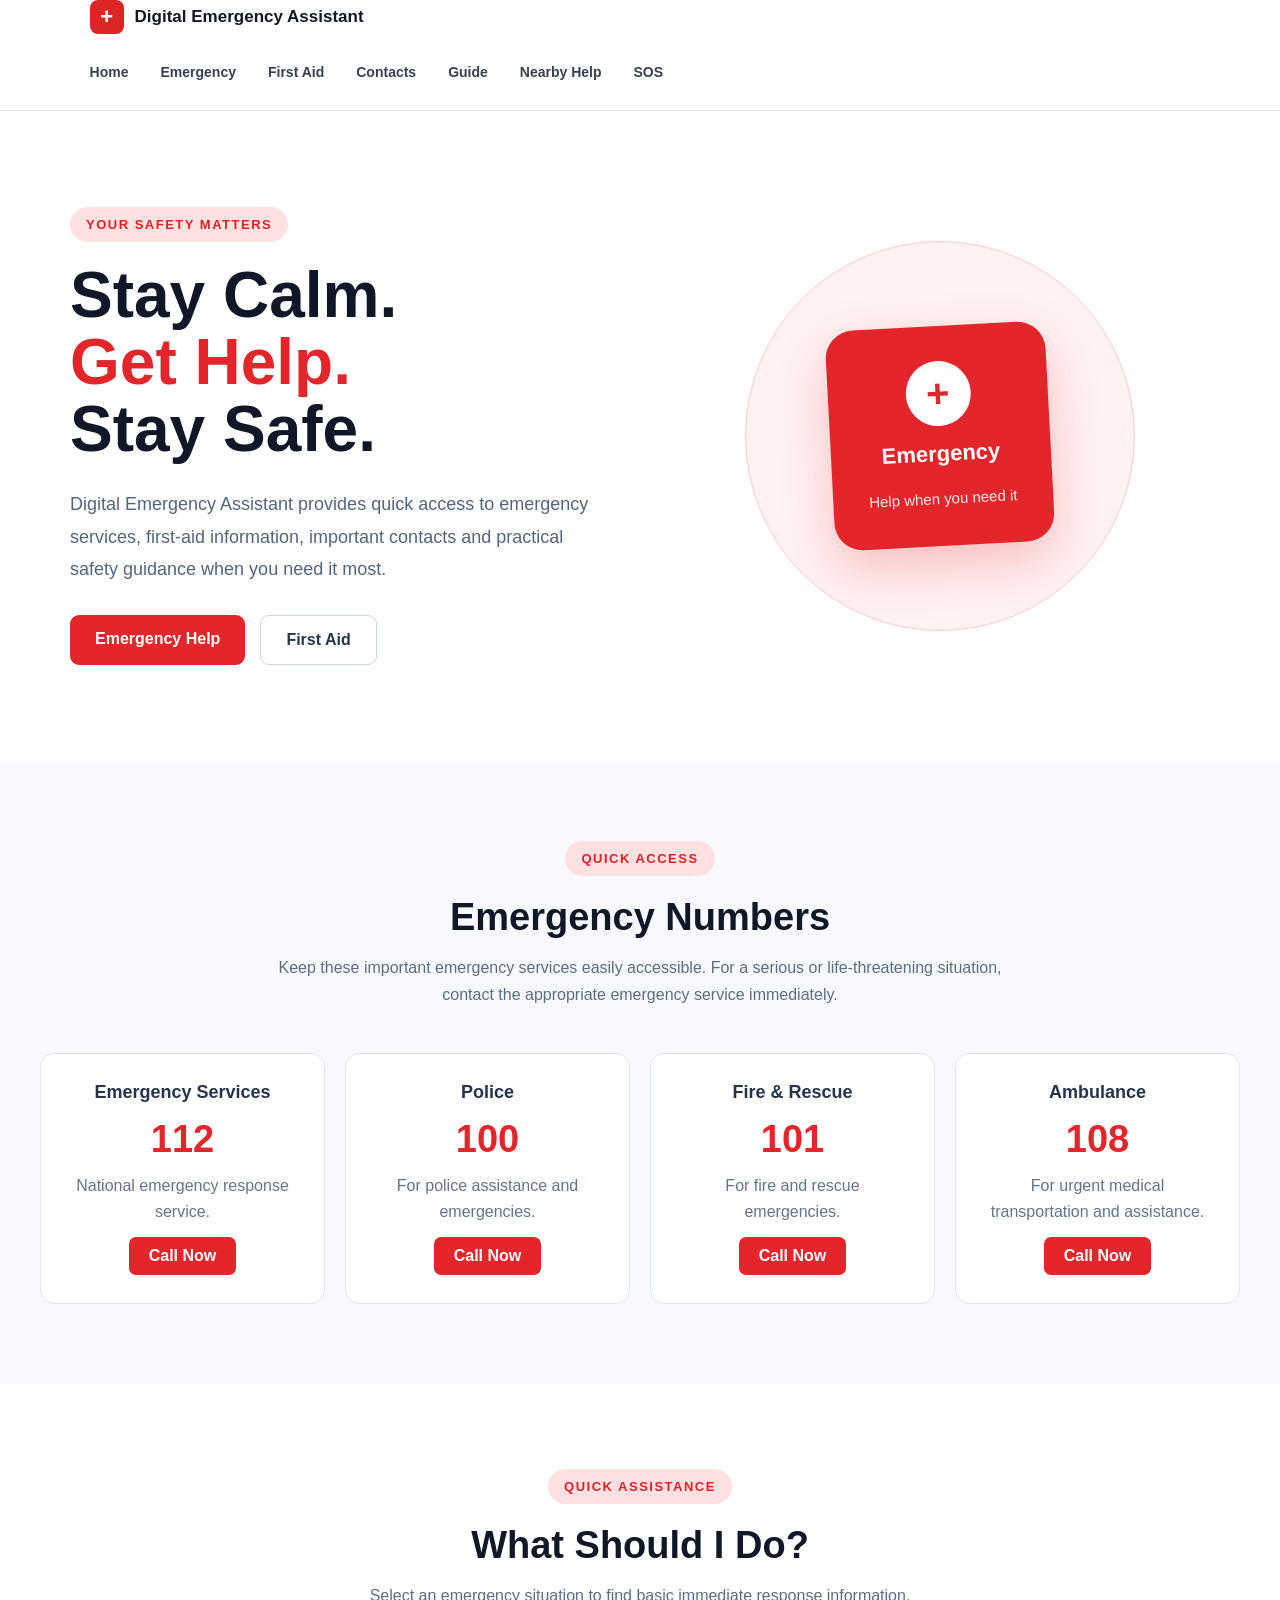
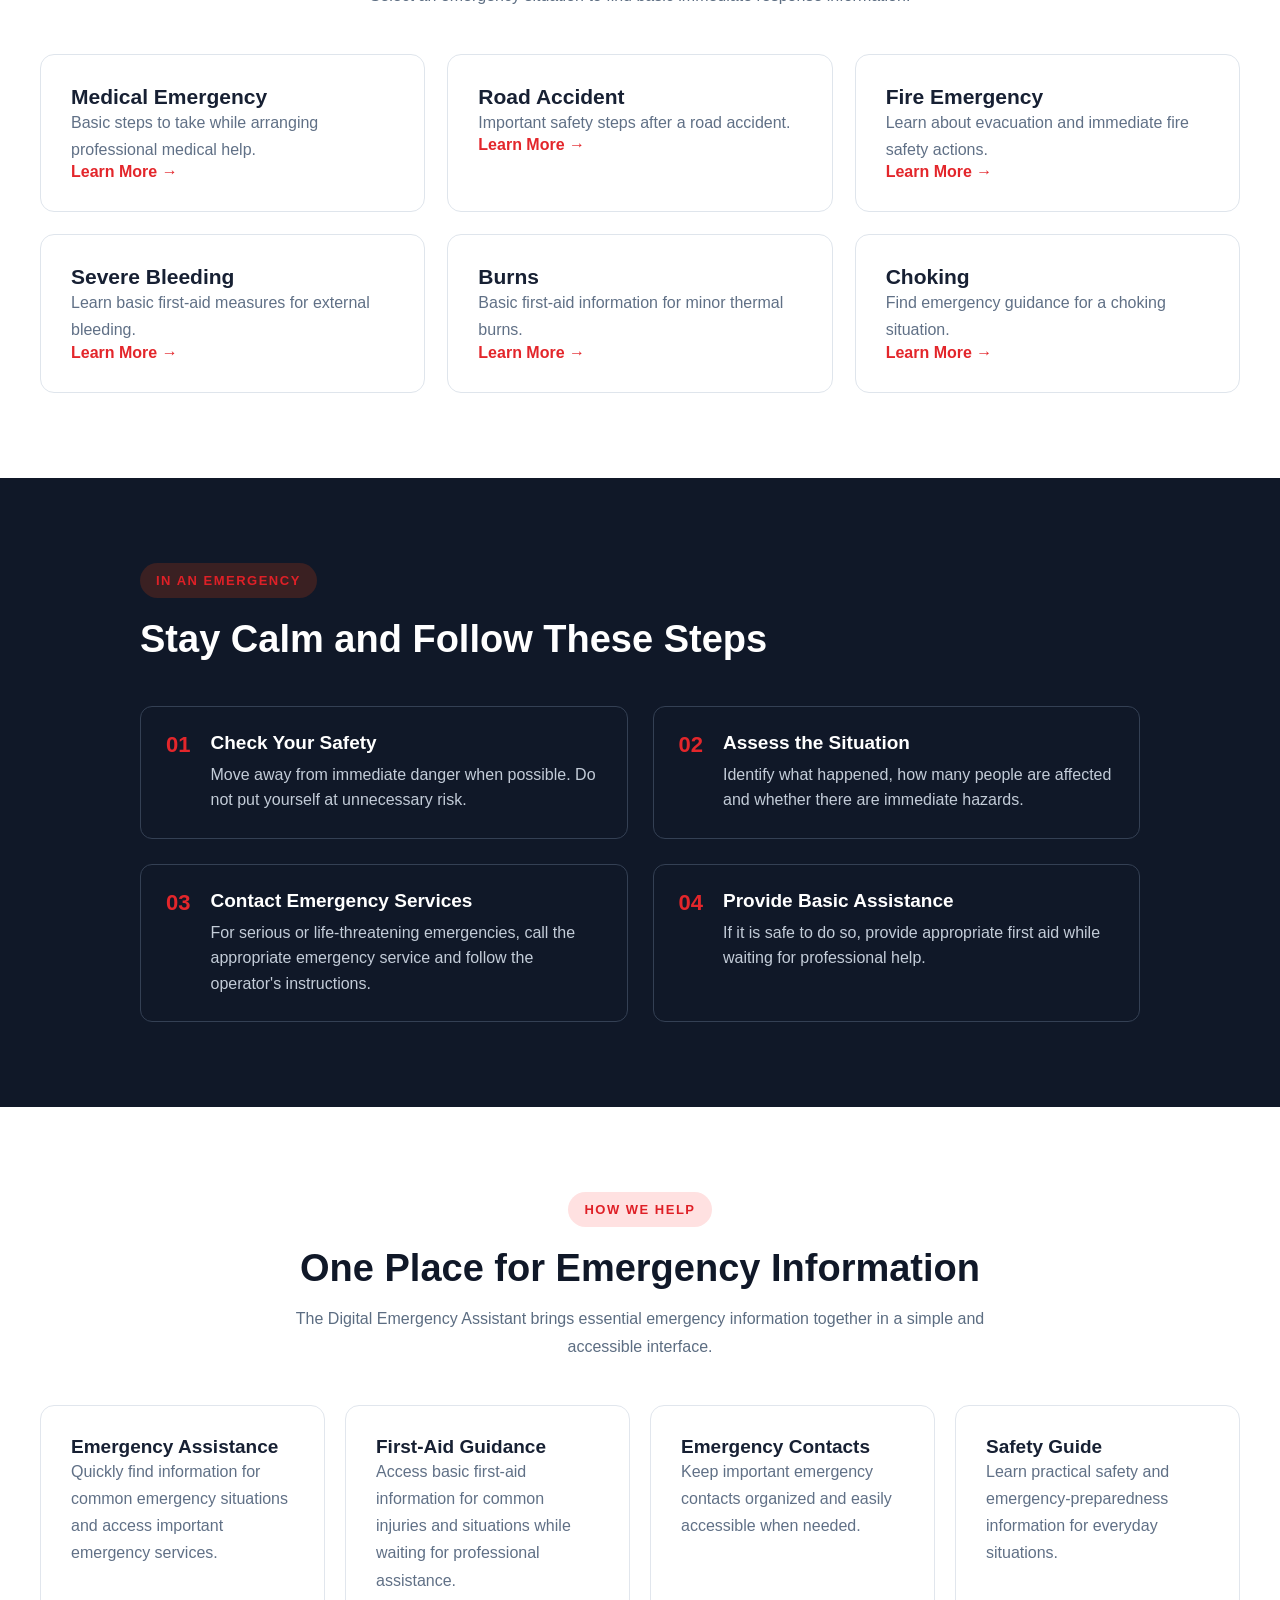
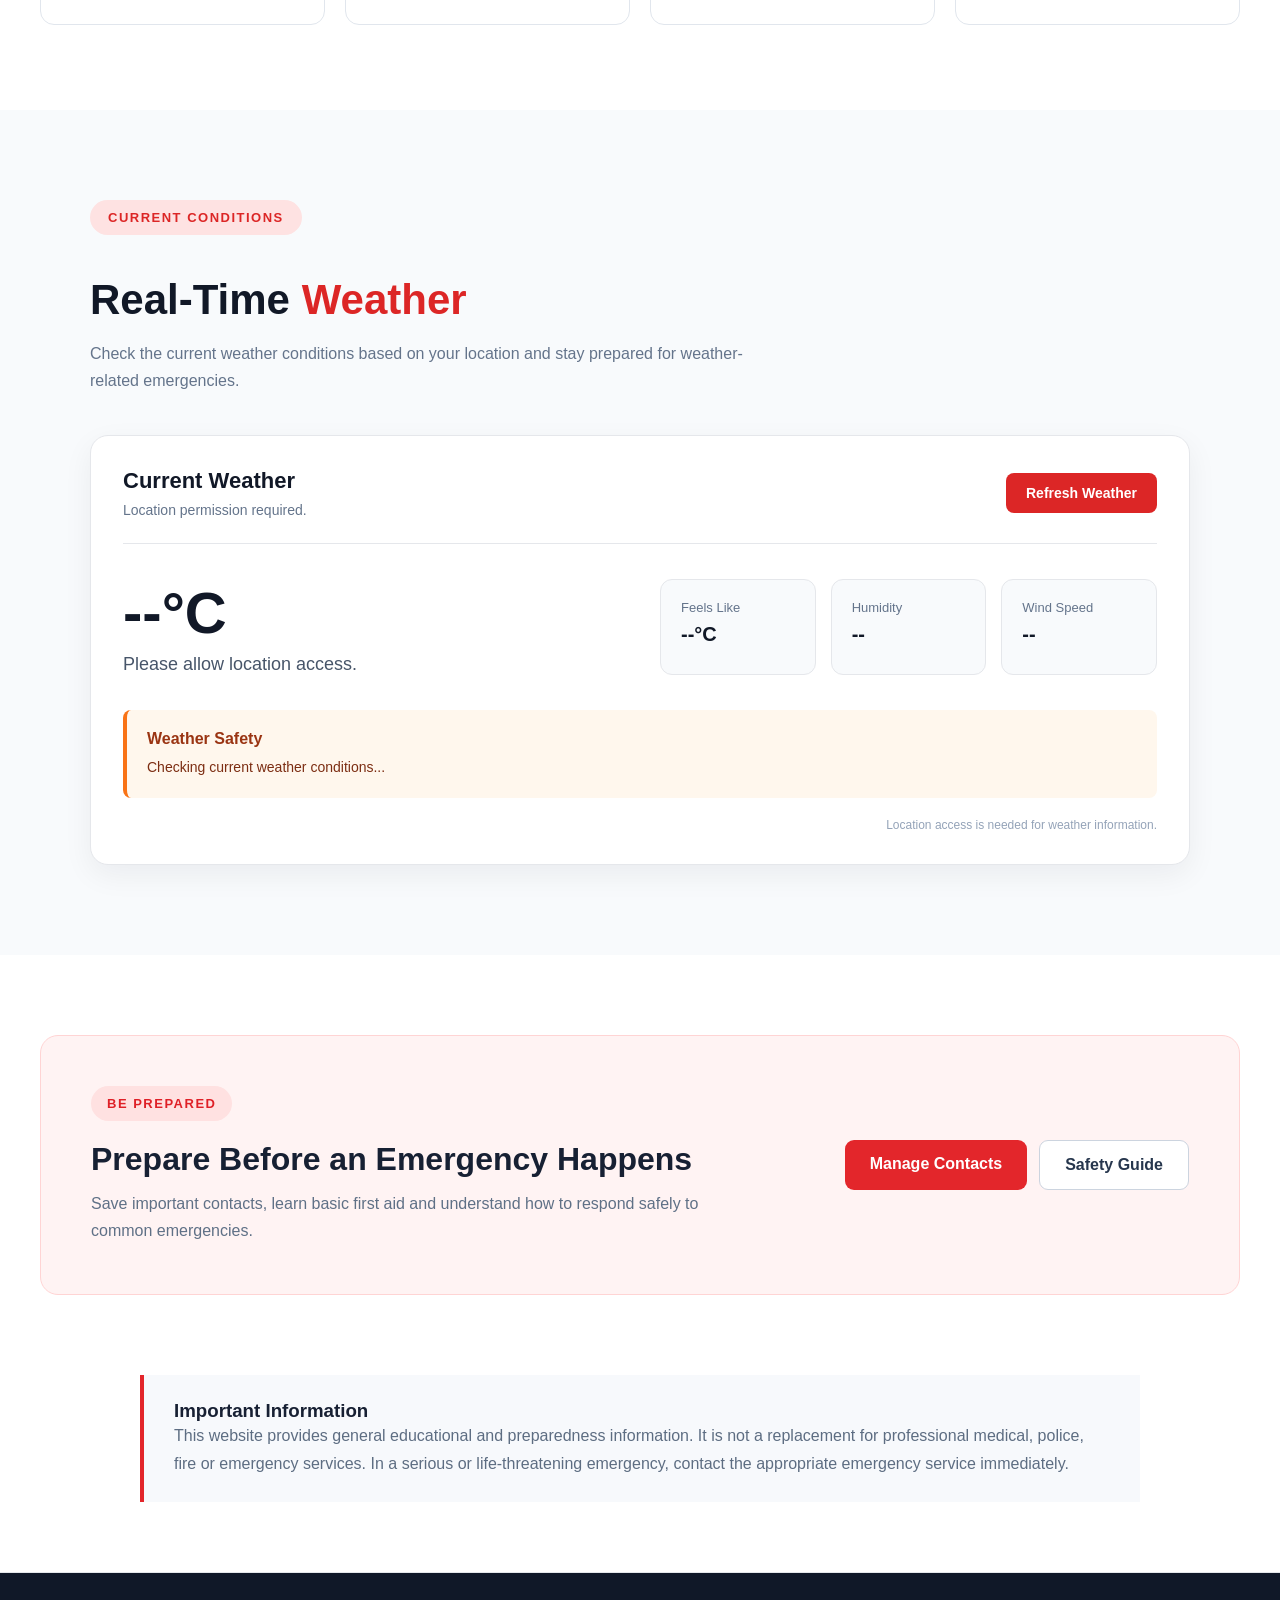
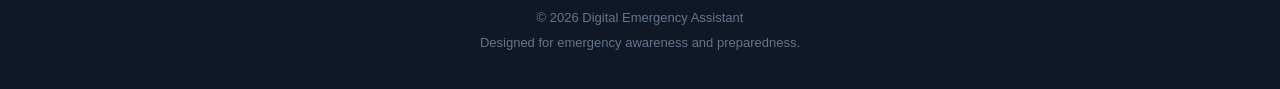
==== commit aa8efd41: "Add responsive hamburger navigation" ====
--- a/index.html
+++ b/index.html
@@ -30,53 +30,53 @@
 
     <div class="nav-container">
 
-        <a href="index.html" class="logo">
-
-            <span class="logo-icon">+</span>
-
-            <span>
-                Digital Emergency Assistant
-            </span>
-
-        </a>
-
-
-        <nav class="nav-links">
-
-            <a href="index.html" class="active">
-                Home
-            </a>
-
-            <a href="emergency.html">
-                Emergency
-            </a>
-
-            <a href="first-aid.html">
-                First Aid
-            </a>
-
-            <a href="contacts.html">
-                Contacts
-            </a>
-
-            <a href="guide.html">
-                Safety Guide
-            </a>
-
-            <a href="shelters.html">
-                Nearby Help
-            </a>
-
-            <a href="sos.html">
-                SOS
-            </a>
-
+        <div class="logo">
+            <div class="logo-icon">+</div>
+            <span>Digital Emergency Assistant</span>
+        </div>
+
+        <!-- MOBILE MENU BUTTON -->
+        <button class="menu-toggle" onclick="toggleMenu()" aria-label="Open navigation menu">
+            ☰
+        </button>
+
+        <nav>
+            <ul class="nav-links">
+
+                <li>
+                    <a href="index.html">Home</a>
+                </li>
+
+                <li>
+                    <a href="emergency.html">Emergency</a>
+                </li>
+
+                <li>
+                    <a href="first-aid.html">First Aid</a>
+                </li>
+
+                <li>
+                    <a href="contacts.html">Contacts</a>
+                </li>
+
+                <li>
+                    <a href="guide.html">Guide</a>
+                </li>
+
+                <li>
+                    <a href="shelters.html">Nearby Help</a>
+                </li>
+
+                <li>
+                    <a href="sos.html">SOS</a>
+                </li>
+
+            </ul>
         </nav>
 
     </div>
 
 </header>
-
 
 
 <!-- =========================================================
--- a/css/common.css
+++ b/css/common.css
@@ -1,6 +1,12 @@
 /* =========================================================
+   DIGITAL EMERGENCY ASSISTANT
    COMMON STYLES
-   DIGITAL EMERGENCY ASSISTANT
+   common.css
+========================================================= */
+
+
+/* =========================================================
+   RESET
 ========================================================= */
 
 * {
@@ -14,18 +20,26 @@
 }
 
 body {
-    font-family: Arial, Helvetica, sans-serif;
+    margin: 0;
+
+    background: #ffffff;
+
     color: #111827;
-    background: #ffffff;
-    line-height: 1.6;
+
+    font-family:
+        Arial,
+        Helvetica,
+        sans-serif;
 }
 
 a {
     text-decoration: none;
-    color: inherit;
-}
-
-button {
+}
+
+button,
+input,
+select,
+textarea {
     font-family: inherit;
 }
 
@@ -37,273 +51,344 @@
 .navbar {
     width: 100%;
     min-height: 82px;
+
     padding: 0 7%;
 
     display: flex;
     align-items: center;
     justify-content: space-between;
+
     gap: 30px;
 
     background: #ffffff;
+
     border-bottom: 1px solid #e5e7eb;
-}
+
+    position: relative;
+    z-index: 1000;
+}
+
+
+/* =========================================================
+   LOGO
+========================================================= */
 
 .logo {
     display: flex;
+
     align-items: center;
-    gap: 13px;
+
+    gap: 11px;
 
     color: #111827;
-    font-size: 21px;
+
+    font-size: 17px;
+
     font-weight: 800;
 
     white-space: nowrap;
 }
 
+
+/* Plus icon */
+
 .logo-icon {
-    width: 48px;
-    height: 48px;
+    width: 34px;
+    height: 34px;
 
     display: flex;
+
     align-items: center;
     justify-content: center;
 
-    border-radius: 13px;
-
     background: #dc2626;
+
     color: #ffffff;
 
-    font-size: 28px;
-    font-weight: 800;
+    border-radius: 8px;
+
+    font-size: 22px;
+
+    font-weight: 700;
+
+    line-height: 1;
+}
+
+
+/* =========================================================
+   NAVIGATION
+========================================================= */
+
+nav {
+    display: block;
 }
 
 .nav-links {
     display: flex;
+
     align-items: center;
+
+    justify-content: flex-end;
+
     gap: 32px;
 
+    list-style: none;
+
+    margin: 0;
+    padding: 0;
+}
+
+.nav-links li {
     list-style: none;
 }
 
 .nav-links a {
     position: relative;
 
+    display: inline-block;
+
+    padding: 30px 0;
+
     color: #374151;
 
     font-size: 14px;
+
     font-weight: 700;
 
-    transition: color 0.3s ease;
+    transition:
+        color 0.3s ease;
 }
 
 .nav-links a:hover {
     color: #dc2626;
 }
 
+
+/* Active page */
+
 .nav-links a.active {
     color: #dc2626;
 }
 
 
-/* =========================================================
-   COMMON BUTTONS
-========================================================= */
-
-.primary-btn {
-    display: inline-flex;
-    align-items: center;
-    justify-content: center;
-
-    padding: 13px 22px;
-
+/* Active underline */
+
+.nav-links a.active::after {
+    content: "";
+
+    position: absolute;
+
+    left: 0;
+    right: 0;
+
+    bottom: 20px;
+
+    height: 2px;
+
+    background: #dc2626;
+
+    border-radius: 2px;
+}
+
+
+/* =========================================================
+   FOOTER
+========================================================= */
+
+.footer {
+    width: 100%;
+
+    padding: 25px 7%;
+
+    margin-top: 50px;
+
+    background: #f8fafc;
+
+    border-top: 1px solid #e5e7eb;
+
+    text-align: center;
+}
+
+.footer p {
+    margin: 0;
+
+    color: #64748b;
+
+    font-size: 13px;
+
+    line-height: 1.6;
+}
+
+
+/* =========================================================
+   COMMON LABELS
+========================================================= */
+
+.section-label {
+    display: inline-block;
+
+    color: #dc2626;
+
+    font-size: 12px;
+
+    font-weight: 800;
+
+    letter-spacing: 1.5px;
+}
+
+/* =========================================================
+   MOBILE HAMBURGER MENU
+========================================================= */
+
+/* Hide hamburger button on desktop */
+.menu-toggle {
+    display: none;
     border: none;
-    border-radius: 8px;
-
-    background: #dc2626;
-    color: #ffffff;
-
-    font-size: 13px;
-    font-weight: 700;
-
+    background: transparent;
+    color: #111827;
+    font-size: 28px;
     cursor: pointer;
-
-    transition: all 0.3s ease;
-}
-
-.primary-btn:hover {
-    background: #b91c1c;
-    transform: translateY(-2px);
-    box-shadow: 0 8px 18px rgba(220, 38, 38, 0.18);
-}
-
-.secondary-btn {
-    display: inline-flex;
-    align-items: center;
-    justify-content: center;
-
-    padding: 13px 22px;
-
-    border: 1px solid #d1d5db;
-    border-radius: 8px;
-
-    background: #ffffff;
-    color: #374151;
-
-    font-size: 13px;
-    font-weight: 700;
-
-    cursor: pointer;
-
-    transition: all 0.3s ease;
-}
-
-.secondary-btn:hover {
-    border-color: #dc2626;
-    color: #dc2626;
-    transform: translateY(-2px);
-}
-
-
-/* =========================================================
-   FOOTER
-========================================================= */
-
-.footer {
-    padding: 25px 7%;
-
-    text-align: center;
-
-    background: #111827;
-    color: #d1d5db;
-
-    font-size: 12px;
-}
-
-.footer strong {
-    color: #ffffff;
-}
-
-
-/* =========================================================
-   RESPONSIVE NAVBAR
-========================================================= */
-
-@media (max-width: 900px) {
+    padding: 5px;
+    line-height: 1;
+}
+
+
+/* =========================================================
+   TABLET / MOBILE
+========================================================= */
+
+@media (max-width: 850px) {
 
     .navbar {
-        padding: 15px 5%;
-
+        min-height: 70px;
+        padding: 14px 5%;
+    }
+
+    .nav-container {
+        width: 100%;
+        display: flex;
+        align-items: center;
+        justify-content: space-between;
+    }
+
+    .logo {
+        font-size: 15px;
+    }
+
+    .logo-icon {
+        width: 31px;
+        height: 31px;
+        font-size: 20px;
+    }
+
+    /* Hamburger button */
+    .menu-toggle {
+        display: flex;
+        align-items: center;
+        justify-content: center;
+    }
+
+    /* Hide navigation by default */
+    nav {
+        width: 100%;
+    }
+
+    .nav-links {
+        display: none;
+        width: 100%;
+        margin-top: 15px;
+        padding: 10px 0;
         flex-direction: column;
-
-        gap: 15px;
+        align-items: center;
+        justify-content: center;
+        gap: 0;
+        background: #ffffff;
+        border-top: 1px solid #e5e7eb;
+    }
+
+    /* Show navigation when menu is opened */
+    .nav-links.show-menu {
+        display: flex;
+    }
+
+    .nav-links a {
+        display: block;
+        width: 100%;
+        padding: 12px 10px;
+        text-align: center;
+        font-size: 14px;
+    }
+
+    .nav-links a.active::after {
+        left: 40%;
+        right: 40%;
+        bottom: 5px;
+    }
+}
+
+
+/* =========================================================
+   SMALL MOBILE
+========================================================= */
+
+@media (max-width: 600px) {
+
+    .navbar {
+        padding: 13px 4%;
+    }
+
+    .nav-container {
+        gap: 10px;
+    }
+
+    .logo {
+        font-size: 14px;
+        gap: 8px;
+    }
+
+    .logo-icon {
+        width: 30px;
+        height: 30px;
+        font-size: 19px;
+    }
+
+    .menu-toggle {
+        font-size: 26px;
     }
 
     .nav-links {
-        gap: 20px;
-
-        flex-wrap: wrap;
-
-        justify-content: center;
-    }
-
-}
-
-
-@media (max-width: 600px) {
+        margin-top: 12px;
+    }
+
+    .nav-links a {
+        padding: 11px 8px;
+        font-size: 13px;
+    }
+}
+
+
+/* =========================================================
+   VERY SMALL MOBILE
+========================================================= */
+
+@media (max-width: 380px) {
 
     .logo {
+        font-size: 13px;
+    }
+
+    .logo-icon {
+        width: 29px;
+        height: 29px;
         font-size: 18px;
     }
 
-    .logo-icon {
-        width: 42px;
-        height: 42px;
-
-        font-size: 24px;
-    }
-
-    .nav-links {
-        gap: 15px;
+    .menu-toggle {
+        font-size: 25px;
     }
 
     .nav-links a {
+        padding: 10px 6px;
         font-size: 12px;
     }
-
-}
-/* =========================================================
-   FIX FOR EXISTING HOME PAGE
-========================================================= */
-
-.navbar {
-    overflow: visible;
-}
-
-.logo {
-    flex-shrink: 0;
-}
-
-.nav-links {
-    flex-shrink: 0;
-    display: flex;
-    align-items: center;
-    list-style: none;
-}
-
-
-/* Existing button classes */
-
-.btn-primary,
-.btn-secondary,
-.hero-btn,
-.hero-button {
-    display: inline-flex;
-    align-items: center;
-    justify-content: center;
-
-    padding: 13px 22px;
-
-    border-radius: 8px;
-
-    font-size: 13px;
-    font-weight: 700;
-
-    cursor: pointer;
-
-    transition: all 0.3s ease;
-}
-
-.btn-primary,
-.hero-btn {
-    background: #dc2626;
-    color: #ffffff;
-    border: 1px solid #dc2626;
-}
-
-.btn-primary:hover,
-.hero-btn:hover {
-    background: #b91c1c;
-    border-color: #b91c1c;
-    transform: translateY(-2px);
-}
-
-.btn-secondary,
-.hero-button {
-    background: #ffffff;
-    color: #374151;
-    border: 1px solid #d1d5db;
-}
-
-.btn-secondary:hover,
-.hero-button:hover {
-    border-color: #dc2626;
-    color: #dc2626;
-    transform: translateY(-2px);
-}
-
-
-/* Prevent hero content from creating horizontal overflow */
-
-body {
-    overflow-x: hidden;
 }
--- a/css/home.css
+++ b/css/home.css
@@ -1,1028 +1,831 @@
-/* =========================================================
+/* =====================================================
    DIGITAL EMERGENCY ASSISTANT
-   HOME PAGE CSS
-========================================================= */
-
-
-/* =========================================================
-   1. HERO SECTION
-========================================================= */
-
-.hero-section {
+   HOME PAGE STYLES
+===================================================== */
+
+
+/* ================= HERO ================= */
+
+.hero {
     min-height: 650px;
-
-    padding: 70px 7%;
-
     display: grid;
-    grid-template-columns: 1.05fr 0.95fr;
-
+    grid-template-columns: 1fr 1fr;
     align-items: center;
-
-    gap: 50px;
-
-    background: #ffffff;
-}
-
-
-/* =========================================================
-   2. HERO CONTENT
-========================================================= */
+    gap: 60px;
+    max-width: 1200px;
+    margin: auto;
+    padding: 80px 30px;
+}
 
 .hero-content {
-    max-width: 650px;
-}
-
-
-/* Small label */
-
-.hero-badge {
-    display: inline-block;
-
-    margin-bottom: 20px;
-
-    padding: 9px 15px;
-
-    border-radius: 30px;
-
-    background: #fee2e2;
-
-    color: #dc2626;
-
-    font-size: 12px;
-
-    font-weight: 800;
-
-    letter-spacing: 1px;
-}
-
-
-/* Main heading */
-
-.hero-content h1 {
-    margin: 0;
-
-    color: #111827;
-
-    font-size: 64px;
-
-    line-height: 1.08;
-
-    font-weight: 800;
-
-    letter-spacing: -2px;
-}
-
-
-/* Red part of heading */
-
-.hero-content h1 span {
-    display: block;
-
-    color: #dc2626;
-}
-
-
-/* Description */
-
-.hero-description {
-    max-width: 650px;
-
-    margin-top: 28px;
-
-    color: #64748b;
-
-    font-size: 17px;
-
-    line-height: 1.8;
-}
-
-
-/* =========================================================
-   3. HERO BUTTONS
-========================================================= */
-
-.hero-buttons {
-    display: flex;
-
-    align-items: center;
-
-    gap: 14px;
-
-    margin-top: 30px;
-}
-
-
-.hero-buttons a {
-    display: inline-flex;
-
-    align-items: center;
-
-    justify-content: center;
-
-    padding: 14px 22px;
-
-    border-radius: 9px;
-
-    font-size: 14px;
-
-    font-weight: 700;
-
-    text-decoration: none;
-
-    transition: all 0.3s ease;
-}
-
-
-/* Emergency button */
-
-.hero-buttons .primary-button {
-    background: #dc2626;
-
-    color: #ffffff;
-
-    border: 1px solid #dc2626;
-
-    box-shadow: 0 8px 20px rgba(220, 38, 38, 0.15);
-}
-
-
-.hero-buttons .primary-button:hover {
-    background: #b91c1c;
-
-    border-color: #b91c1c;
-
-    transform: translateY(-3px);
-
-    box-shadow: 0 12px 25px rgba(220, 38, 38, 0.25);
-}
-
-
-/* First Aid button */
-
-.hero-buttons .secondary-button {
-    background: #ffffff;
-
-    color: #374151;
-
-    border: 1px solid #d1d5db;
-}
-
-
-.hero-buttons .secondary-button:hover {
-    color: #dc2626;
-
-    border-color: #dc2626;
-
-    transform: translateY(-3px);
-
-    box-shadow: 0 8px 20px rgba(0, 0, 0, 0.06);
-}
-
-
-/* =========================================================
-   4. HERO VISUAL
-========================================================= */
-
-.hero-visual {
-    position: relative;
-
-    min-height: 440px;
-
-    display: flex;
-
-    align-items: center;
-
-    justify-content: center;
-}
-
-
-/* Main circle */
-
-.hero-circle {
-    position: relative;
-
-    width: 370px;
-
-    height: 370px;
-
-    display: flex;
-
-    align-items: center;
-
-    justify-content: center;
-
-    border-radius: 50%;
-
-    background: #fff1f2;
-
-    border: 1px solid #fecaca;
-
-    box-shadow:
-        0 25px 60px rgba(220, 38, 38, 0.08);
-}
-
-
-/* =========================================================
-   5. SHIELD
-========================================================= */
-
-.hero-shield {
-    width: 190px;
-
-    height: 190px;
-
-    display: flex;
-
-    align-items: center;
-
-    justify-content: center;
-
-    border-radius: 32px;
-
-    background: #dc2626;
-
-    font-size: 78px;
-
-    box-shadow:
-        0 25px 50px rgba(220, 38, 38, 0.28);
-
-    transform: rotate(-5deg);
-
-    transition:
-        transform 0.4s ease,
-        box-shadow 0.4s ease;
-}
-
-
-/* Shield hover */
-
-.hero-circle:hover .hero-shield {
-    transform: rotate(0deg) scale(1.06);
-
-    box-shadow:
-        0 30px 60px rgba(220, 38, 38, 0.35);
-}
-
-
-/* =========================================================
-   6. FLOATING CARDS
-========================================================= */
-
-.hero-visual .floating-card {
-    position: absolute;
-
-    width: auto;
-
-    min-width: 0;
-
-    max-width: 180px;
-
-    height: auto;
-
-    min-height: 0;
-
-    max-height: 60px;
-
-    padding: 12px 16px;
-
-    display: flex;
-
-    align-items: center;
-
-    justify-content: center;
-
-    gap: 8px;
-
-    background: #ffffff;
-
-    border: 1px solid #e5e7eb;
-
-    border-radius: 10px;
-
-    box-shadow:
-        0 12px 28px rgba(0, 0, 0, 0.08);
-
-    color: #374151;
-
-    font-size: 12px;
-
-    font-weight: 700;
-
-    white-space: nowrap;
-
-    z-index: 5;
-
-    transition:
-        transform 0.3s ease,
-        border-color 0.3s ease,
-        box-shadow 0.3s ease;
-}
-
-
-/* Emergency */
-
-.hero-visual .floating-card-one {
-    top: 35px;
-
-    left: 5px;
-}
-
-
-/* First Aid */
-
-.hero-visual .floating-card-two {
-    top: 160px;
-
-    right: -5px;
-}
-
-
-/* Contacts */
-
-.hero-visual .floating-card-three {
-    bottom: 35px;
-
-    left: 20px;
-}
-
-
-/* Floating card hover */
-
-.hero-visual .floating-card:hover {
-    border-color: #dc2626;
-
-    color: #dc2626;
-
-    transform: translateY(-5px);
-
-    box-shadow:
-        0 15px 30px rgba(0, 0, 0, 0.12);
-}
-
-
-/* =========================================================
-   7. FLOATING ANIMATION
-========================================================= */
-
-.floating-card-one {
-    animation: floatingOne 3s ease-in-out infinite;
-}
-
-
-.floating-card-two {
-    animation: floatingTwo 3s ease-in-out infinite;
-
-    animation-delay: 0.7s;
-}
-
-
-.floating-card-three {
-    animation: floatingThree 3s ease-in-out infinite;
-
-    animation-delay: 1.4s;
-}
-
-
-@keyframes floatingOne {
-
-    0%,
-    100% {
-        transform: translateY(0);
-    }
-
-    50% {
-        transform: translateY(-8px);
-    }
-
-}
-
-
-@keyframes floatingTwo {
-
-    0%,
-    100% {
-        transform: translateY(0);
-    }
-
-    50% {
-        transform: translateY(-10px);
-    }
-
-}
-
-
-@keyframes floatingThree {
-
-    0%,
-    100% {
-        transform: translateY(0);
-    }
-
-    50% {
-        transform: translateY(-7px);
-    }
-
-}
-
-
-/* =========================================================
-   8. HOME EMERGENCY NUMBERS
-========================================================= */
-
-.home-emergency {
-    padding: 80px 7%;
-
-    background: #f8fafc;
-}
-
-
-.section-header {
-    max-width: 650px;
-
-    margin: 0 auto 45px;
-
-    text-align: center;
-}
-
-
+    max-width: 620px;
+}
+
+.hero-label,
 .section-label {
     display: inline-block;
-
-    margin-bottom: 12px;
-
-    color: #dc2626;
-
-    font-size: 11px;
-
+    background: #ffe1e1;
+    color: #df2027;
+    font-size: 13px;
     font-weight: 800;
-
     letter-spacing: 1.5px;
-}
-
-
-.section-header h2 {
-    margin-bottom: 12px;
-
-    color: #111827;
-
+    padding: 10px 16px;
+    border-radius: 30px;
+    margin-bottom: 20px;
+}
+
+.hero h1 {
+    font-size: 64px;
+    line-height: 1.05;
+    color: #101828;
+    margin: 0 0 25px;
+    font-weight: 800;
+}
+
+.hero h1 span {
+    color: #e3262b;
+}
+
+.hero p {
+    font-size: 18px;
+    line-height: 1.8;
+    color: #53657d;
+    max-width: 650px;
+    margin-bottom: 30px;
+}
+
+.hero-buttons {
+    display: flex;
+    gap: 15px;
+    flex-wrap: wrap;
+}
+
+
+/* ================= BUTTONS ================= */
+
+.btn {
+    display: inline-block;
+    padding: 15px 25px;
+    border-radius: 9px;
+    text-decoration: none;
+    font-weight: 700;
+    transition: 0.25s ease;
+}
+
+.btn-primary {
+    background: #e3262b;
+    color: white;
+}
+
+.btn-primary:hover {
+    background: #c91920;
+    transform: translateY(-2px);
+}
+
+.btn-secondary {
+    background: white;
+    color: #26364d;
+    border: 1px solid #ccd4df;
+}
+
+.btn-secondary:hover {
+    border-color: #e3262b;
+    color: #e3262b;
+    transform: translateY(-2px);
+}
+
+
+/* ================= HERO VISUAL ================= */
+
+.hero-visual {
+    display: flex;
+    justify-content: center;
+    align-items: center;
+}
+
+.safety-circle {
+    width: 390px;
+    height: 390px;
+    border-radius: 50%;
+    background: #fff2f2;
+    border: 1px solid #ffcaca;
+    display: flex;
+    justify-content: center;
+    align-items: center;
+}
+
+.safety-card {
+    width: 220px;
+    height: 220px;
+    background: #e3262b;
+    border-radius: 28px;
+    display: flex;
+    flex-direction: column;
+    justify-content: center;
+    align-items: center;
+    color: white;
+    box-shadow: 0 20px 50px rgba(227, 38, 43, 0.25);
+    transform: rotate(-3deg);
+    transition: 0.3s ease;
+}
+
+.safety-card:hover {
+    transform: rotate(0deg) scale(1.04);
+}
+
+.shield {
+    width: 65px;
+    height: 65px;
+    border-radius: 50%;
+    background: white;
+    color: #e3262b;
+    display: flex;
+    align-items: center;
+    justify-content: center;
+    font-size: 40px;
+    font-weight: 800;
+    margin-bottom: 15px;
+}
+
+.safety-card h3 {
+    margin: 0 0 6px;
+    font-size: 22px;
+}
+
+.safety-card p {
+    margin: 0;
+    font-size: 14px;
+    opacity: 0.9;
+}
+
+
+/* ================= COMMON SECTION ================= */
+
+.section-heading {
+    max-width: 760px;
+    margin: 0 auto 45px;
+    text-align: center;
+}
+
+.section-heading h2 {
     font-size: 38px;
-
-    line-height: 1.2;
-}
-
-
-.section-header p {
-    color: #64748b;
-
-    font-size: 15px;
-}
-
-
-/* Emergency number grid */
-
-.emergency-number-grid {
-    max-width: 1100px;
-
-    margin: 0 auto;
-
+    color: #101828;
+    margin: 0 0 15px;
+}
+
+.section-heading p {
+    color: #5c6d82;
+    line-height: 1.7;
+    font-size: 16px;
+}
+
+
+/* ================= EMERGENCY NUMBERS ================= */
+
+.emergency-numbers {
+    background: #f7f9fc;
+    padding: 80px 30px;
+}
+
+.numbers-grid {
+    max-width: 1200px;
+    margin: auto;
     display: grid;
-
-    grid-template-columns: repeat(3, 1fr);
-
+    grid-template-columns: repeat(4, 1fr);
     gap: 20px;
 }
 
-
-/* Number cards */
-
 .number-card {
-    padding: 25px;
-
-    display: flex;
-
-    align-items: center;
-
-    gap: 15px;
-
-    background: #ffffff;
-
-    border: 1px solid #e5e7eb;
-
+    background: white;
+    border: 1px solid #e0e5ec;
     border-radius: 14px;
-
-    box-shadow:
-        0 8px 25px rgba(0, 0, 0, 0.04);
-
-    transition:
-        transform 0.3s ease,
-        box-shadow 0.3s ease;
-}
-
+    padding: 28px;
+    text-align: center;
+    transition: 0.25s ease;
+}
 
 .number-card:hover {
-    transform: translateY(-5px);
-
-    box-shadow:
-        0 15px 30px rgba(0, 0, 0, 0.08);
-}
-
-
-.number-icon {
-    width: 50px;
-
-    height: 50px;
-
-    flex-shrink: 0;
-
-    display: flex;
-
-    align-items: center;
-
-    justify-content: center;
-
-    border-radius: 12px;
-
-    background: #fee2e2;
-
-    font-size: 25px;
-}
-
+    transform: translateY(-6px);
+    box-shadow: 0 15px 35px rgba(16, 24, 40, 0.1);
+    border-color: #f0a0a0;
+}
 
 .number-card h3 {
-    margin: 0;
-
-    color: #374151;
-
-    font-size: 15px;
-}
-
+    font-size: 18px;
+    color: #25344a;
+    margin-bottom: 15px;
+}
 
 .number-card strong {
     display: block;
-
-    margin-top: 3px;
-
-    color: #111827;
-
+    color: #e3262b;
+    font-size: 38px;
+    margin-bottom: 12px;
+}
+
+.number-card p {
+    color: #64748b;
+    line-height: 1.6;
+    min-height: 50px;
+}
+
+.call-button {
+    display: inline-block;
+    margin-top: 12px;
+    background: #e3262b;
+    color: white;
+    text-decoration: none;
+    padding: 10px 20px;
+    border-radius: 7px;
+    font-weight: 700;
+    transition: 0.2s ease;
+}
+
+.call-button:hover {
+    background: #c91920;
+}
+
+
+/* ================= QUICK HELP ================= */
+
+.quick-help {
+    padding: 85px 30px;
+}
+
+.help-grid {
+    max-width: 1200px;
+    margin: auto;
+    display: grid;
+    grid-template-columns: repeat(3, 1fr);
+    gap: 22px;
+}
+
+.help-card {
+    display: block;
+    text-decoration: none;
+    background: white;
+    border: 1px solid #dfe5ec;
+    border-radius: 14px;
+    padding: 30px;
+    transition: 0.25s ease;
+}
+
+.help-card:hover {
+    transform: translateY(-6px);
+    box-shadow: 0 15px 35px rgba(16, 24, 40, 0.1);
+    border-color: #e3262b;
+}
+
+.help-card h3 {
+    color: #172033;
+    margin-top: 0;
+    font-size: 21px;
+}
+
+.help-card p {
+    color: #607086;
+    line-height: 1.7;
+}
+
+.help-card span {
+    color: #e3262b;
+    font-weight: 700;
+}
+
+
+/* ================= RESPONSE SECTION ================= */
+
+.response-section {
+    background: #101828;
+    color: white;
+    padding: 85px 30px;
+}
+
+.response-content {
+    max-width: 1000px;
+    margin: auto;
+}
+
+.response-section .section-label {
+    background: #3a2022;
+}
+
+.response-section h2 {
+    font-size: 38px;
+    margin: 0 0 45px;
+}
+
+.response-steps {
+    display: grid;
+    grid-template-columns: 1fr 1fr;
+    gap: 25px;
+}
+
+.response-step {
+    display: flex;
+    gap: 20px;
+    padding: 25px;
+    border: 1px solid #344054;
+    border-radius: 12px;
+    transition: 0.25s ease;
+}
+
+.response-step:hover {
+    border-color: #e3262b;
+    transform: translateY(-3px);
+}
+
+.response-step > span {
+    color: #e3262b;
     font-size: 22px;
-}
-
-
-.number-call {
-    margin-left: auto;
-
-    padding: 8px 14px;
-
-    border-radius: 7px;
-
-    background: #dc2626;
-
-    color: #ffffff;
-
-    font-size: 12px;
-
-    font-weight: 700;
-
-    transition: all 0.3s ease;
-}
-
-
-.number-call:hover {
-    background: #b91c1c;
-
-    transform: translateY(-2px);
-}
-
-
-/* =========================================================
-   9. FEATURES SECTION
-========================================================= */
-
-.features-section {
-    padding: 85px 7%;
-
+    font-weight: 800;
+}
+
+.response-step h3 {
+    margin: 0 0 8px;
+    font-size: 19px;
+}
+
+.response-step p {
+    color: #c3ccd8;
+    line-height: 1.6;
+    margin: 0;
+}
+
+
+/* ================= FEATURES ================= */
+
+.features {
+    padding: 85px 30px;
     background: #ffffff;
 }
 
-
-.feature-grid {
-    max-width: 1100px;
-
-    margin: 0 auto;
-
+.features-grid {
+    max-width: 1200px;
+    margin: auto;
     display: grid;
-
     grid-template-columns: repeat(4, 1fr);
-
     gap: 20px;
 }
 
-
 .feature-card {
-    padding: 28px 24px;
-
-    background: #ffffff;
-
-    border: 1px solid #e5e7eb;
-
+    padding: 30px;
+    border: 1px solid #e1e6ed;
     border-radius: 14px;
-
-    box-shadow:
-        0 8px 25px rgba(0, 0, 0, 0.04);
-
-    transition: all 0.3s ease;
-}
-
+    transition: 0.25s ease;
+}
 
 .feature-card:hover {
-    transform: translateY(-7px);
-
-    border-color: #fecaca;
-
-    box-shadow:
-        0 18px 35px rgba(0, 0, 0, 0.08);
-}
-
-
-.feature-icon {
-    width: 52px;
-
-    height: 52px;
-
-    margin-bottom: 18px;
-
-    display: flex;
-
+    transform: translateY(-5px);
+    box-shadow: 0 12px 30px rgba(16, 24, 40, 0.08);
+}
+
+.feature-card h3 {
+    color: #172033;
+    margin-top: 0;
+    font-size: 19px;
+}
+
+.feature-card p {
+    color: #607086;
+    line-height: 1.7;
+}
+
+
+/* ================= SAFETY CTA ================= */
+
+.safety-cta {
+    max-width: 1200px;
+    margin: 80px auto;
+    padding: 50px;
+    border-radius: 18px;
+    background: #fff3f3;
+    border: 1px solid #ffd4d4;
+    display: flex;
     align-items: center;
-
-    justify-content: center;
-
-    border-radius: 12px;
-
-    background: #fff1f2;
-
-    font-size: 26px;
-}
-
-
-.feature-card h3 {
-    margin-bottom: 10px;
-
-    color: #111827;
-
-    font-size: 17px;
-}
-
-
-.feature-card p {
-    margin-bottom: 18px;
-
-    color: #64748b;
-
-    font-size: 13px;
-
+    justify-content: space-between;
+    gap: 30px;
+}
+
+.safety-cta h2 {
+    color: #172033;
+    font-size: 32px;
+    margin: 0 0 12px;
+}
+
+.safety-cta p {
+    color: #5f7086;
     line-height: 1.7;
-}
-
-
-.feature-card a {
-    color: #dc2626;
-
-    font-size: 13px;
-
-    font-weight: 700;
-}
-
-
-.feature-card a:hover {
-    text-decoration: underline;
-}
-
-
-/* =========================================================
-   10. HOW IT WORKS
-========================================================= */
-
-.how-section {
-    padding: 85px 7%;
-
-    background: #f8fafc;
-}
-
-
-.steps-grid {
+    max-width: 650px;
+}
+
+.cta-buttons {
+    display: flex;
+    gap: 12px;
+    flex-wrap: wrap;
+}
+
+
+/* ================= DISCLAIMER ================= */
+
+.disclaimer {
     max-width: 1000px;
-
-    margin: 0 auto;
-
-    display: grid;
-
-    grid-template-columns: repeat(3, 1fr);
-
-    gap: 25px;
-}
-
-
-.step-card {
+    margin: 0 auto 70px;
+    padding: 25px 30px;
+    background: #f7f9fc;
+    border-left: 4px solid #e3262b;
+}
+
+.disclaimer h3 {
+    margin-top: 0;
+    color: #172033;
+}
+
+.disclaimer p {
+    color: #5d6d82;
+    line-height: 1.7;
+    margin-bottom: 0;
+}
+
+
+/* ================= FOOTER ================= */
+
+.footer {
+    background: #101828;
+    color: #c5cfdb;
+    text-align: center;
     padding: 30px;
-
-    background: #ffffff;
-
-    border: 1px solid #e5e7eb;
-
-    border-radius: 14px;
-
-    transition: all 0.3s ease;
-}
-
-
-.step-card:hover {
-    transform: translateY(-5px);
-
-    box-shadow:
-        0 15px 30px rgba(0, 0, 0, 0.07);
-}
-
-
-.step-number {
-    width: 48px;
-
-    height: 48px;
-
-    margin-bottom: 20px;
-
-    display: flex;
-
-    align-items: center;
-
-    justify-content: center;
-
-    border-radius: 50%;
-
-    background: #dc2626;
-
-    color: #ffffff;
-
-    font-size: 13px;
-
-    font-weight: 800;
-}
-
-
-.step-card h3 {
-    margin-bottom: 10px;
-
-    color: #111827;
-
-    font-size: 17px;
-}
-
-
-.step-card p {
-    color: #64748b;
-
-    font-size: 13px;
-
-    line-height: 1.7;
-}
-
-
-/* =========================================================
-   11. SAFETY CTA
-========================================================= */
-
-.safety-cta {
-    padding: 80px 7%;
-
-    background: #111827;
-
-    text-align: center;
-}
-
-
-.safety-cta h2 {
-    margin-bottom: 15px;
-
-    color: #ffffff;
-
-    font-size: 36px;
-}
-
-
-.safety-cta p {
-    max-width: 650px;
-
-    margin: 0 auto 25px;
-
-    color: #cbd5e1;
-
-    font-size: 15px;
-}
-
-
-.safety-cta .primary-button {
-    display: inline-flex;
-
-    padding: 13px 22px;
-
-    border-radius: 8px;
-
-    background: #dc2626;
-
-    color: #ffffff;
-
-    font-size: 13px;
-
-    font-weight: 700;
-
-    transition: all 0.3s ease;
-}
-
-
-.safety-cta .primary-button:hover {
-    background: #ef4444;
-
-    transform: translateY(-3px);
-}
-
-
-/* =========================================================
-   12. TABLET
-========================================================= */
+}
+
+.footer p {
+    margin: 5px 0;
+}
+
+
+/* ================= RESPONSIVE ================= */
 
 @media (max-width: 1000px) {
 
-    .hero-section {
+    .hero {
         grid-template-columns: 1fr;
-
         text-align: center;
-
-        padding: 60px 6%;
-    }
-
+    }
 
     .hero-content {
-        max-width: 700px;
-
-        margin: 0 auto;
-    }
-
-
-    .hero-description {
-        margin-left: auto;
-
-        margin-right: auto;
-    }
-
+        margin: auto;
+    }
 
     .hero-buttons {
         justify-content: center;
     }
 
+    .numbers-grid {
+        grid-template-columns: repeat(2, 1fr);
+    }
+
+    .features-grid {
+        grid-template-columns: repeat(2, 1fr);
+    }
+
+    .safety-cta {
+        margin-left: 30px;
+        margin-right: 30px;
+    }
+}
+
+
+@media (max-width: 700px) {
+
+    .hero {
+        padding: 55px 20px;
+    }
+
+    .hero h1 {
+        font-size: 45px;
+    }
 
     .hero-visual {
-        min-height: 400px;
-
-        margin-top: 10px;
-    }
-
-
-    .feature-grid {
-        grid-template-columns: repeat(2, 1fr);
-    }
-
-
-    .emergency-number-grid {
-        grid-template-columns: repeat(2, 1fr);
-    }
-
-}
-
-
+        display: none;
+    }
+
+    .numbers-grid,
+    .help-grid,
+    .features-grid,
+    .response-steps {
+        grid-template-columns: 1fr;
+    }
+
+    .section-heading h2,
+    .response-section h2 {
+        font-size: 30px;
+    }
+
+    .safety-cta {
+        flex-direction: column;
+        align-items: flex-start;
+        padding: 30px;
+    }
+}
+/* Emergency safety card text */
+.safety-card p {
+    color: #ffffff;
+    font-size: 15px;
+    margin-top: 12px;
+}
 /* =========================================================
-   13. MOBILE
+   REAL-TIME WEATHER SECTION
 ========================================================= */
 
-@media (max-width: 650px) {
-
-    .hero-section {
-        padding: 45px 5%;
-
-        gap: 25px;
-    }
-
-
-    .hero-content h1 {
-        font-size: 44px;
-
-        letter-spacing: -1px;
-    }
-
-
-    .hero-description {
-        font-size: 14px;
-
-        line-height: 1.7;
-    }
-
-
-    .hero-buttons {
+.weather-section {
+    width: 100%;
+    padding: 90px 7%;
+    background: #f8fafc;
+}
+
+.weather-container {
+    max-width: 1100px;
+    margin: 0 auto;
+}
+
+.weather-section .section-label {
+    display: inline-block;
+    padding: 10px 18px;
+
+    background: #fee2e2;
+    color: #dc2626;
+
+    border-radius: 30px;
+
+    font-size: 13px;
+    font-weight: 800;
+    letter-spacing: 1.5px;
+}
+
+.weather-section h2 {
+    margin-top: 20px;
+
+    font-size: 42px;
+    line-height: 1.2;
+
+    color: #111827;
+}
+
+.weather-section h2 span {
+    color: #dc2626;
+}
+
+.weather-intro {
+    max-width: 700px;
+    margin-top: 15px;
+
+    color: #64748b;
+
+    font-size: 16px;
+    line-height: 1.7;
+}
+
+
+/* =========================================================
+   WEATHER CARD
+========================================================= */
+
+.weather-card {
+    margin-top: 40px;
+
+    padding: 32px;
+
+    background: #ffffff;
+
+    border: 1px solid #e5e7eb;
+
+    border-radius: 18px;
+
+    box-shadow: 0 10px 30px rgba(15, 23, 42, 0.06);
+}
+
+
+/* =========================================================
+   WEATHER HEADER
+========================================================= */
+
+.weather-header {
+    display: flex;
+
+    align-items: center;
+    justify-content: space-between;
+
+    gap: 20px;
+
+    padding-bottom: 25px;
+
+    border-bottom: 1px solid #e5e7eb;
+}
+
+.weather-header h3 {
+    margin: 0;
+
+    font-size: 22px;
+
+    color: #111827;
+}
+
+#weather-location {
+    margin-top: 8px;
+
+    color: #64748b;
+
+    font-size: 14px;
+}
+
+
+/* =========================================================
+   REFRESH BUTTON
+========================================================= */
+
+.weather-refresh {
+    padding: 12px 20px;
+
+    border: none;
+    border-radius: 8px;
+
+    background: #dc2626;
+    color: #ffffff;
+
+    font-size: 14px;
+    font-weight: 700;
+
+    cursor: pointer;
+
+    transition: 0.3s ease;
+}
+
+.weather-refresh:hover {
+    background: #b91c1c;
+}
+
+
+/* =========================================================
+   WEATHER MAIN
+========================================================= */
+
+.weather-main {
+    display: grid;
+
+    grid-template-columns: 1fr 1fr;
+
+    gap: 40px;
+
+    padding: 35px 0;
+}
+
+.weather-temperature {
+    display: flex;
+
+    flex-direction: column;
+
+    justify-content: center;
+}
+
+.weather-temperature span {
+    font-size: 58px;
+
+    font-weight: 800;
+
+    color: #111827;
+}
+
+#weather-condition {
+    margin-top: 8px;
+
+    color: #475569;
+
+    font-size: 18px;
+}
+
+
+/* =========================================================
+   WEATHER DETAILS
+========================================================= */
+
+.weather-details {
+    display: grid;
+
+    grid-template-columns: repeat(3, 1fr);
+
+    gap: 15px;
+}
+
+.weather-detail {
+    padding: 20px;
+
+    background: #f8fafc;
+
+    border: 1px solid #e5e7eb;
+
+    border-radius: 12px;
+}
+
+.weather-detail span {
+    display: block;
+
+    color: #64748b;
+
+    font-size: 13px;
+}
+
+.weather-detail strong {
+    display: block;
+
+    margin-top: 8px;
+
+    color: #111827;
+
+    font-size: 20px;
+}
+
+
+/* =========================================================
+   WEATHER SAFETY
+========================================================= */
+
+.weather-safety {
+    padding: 20px;
+
+    background: #fff7ed;
+
+    border-left: 4px solid #f97316;
+
+    border-radius: 8px;
+}
+
+.weather-safety h4 {
+    margin: 0;
+
+    color: #9a3412;
+
+    font-size: 16px;
+}
+
+.weather-safety p {
+    margin-top: 8px;
+
+    color: #7c2d12;
+
+    font-size: 14px;
+
+    line-height: 1.6;
+}
+
+
+/* =========================================================
+   UPDATED TIME
+========================================================= */
+
+.weather-updated {
+    margin-top: 20px;
+
+    color: #94a3b8;
+
+    font-size: 12px;
+
+    text-align: right;
+}
+
+
+/* =========================================================
+   MOBILE
+========================================================= */
+
+@media (max-width: 768px) {
+
+    .weather-section {
+        padding: 60px 5%;
+    }
+
+    .weather-section h2 {
+        font-size: 34px;
+    }
+
+    .weather-header {
         flex-direction: column;
 
+        align-items: flex-start;
+    }
+
+    .weather-main {
+        grid-template-columns: 1fr;
+    }
+
+    .weather-details {
+        grid-template-columns: 1fr;
+    }
+
+    .weather-temperature span {
+        font-size: 48px;
+    }
+
+    .weather-refresh {
         width: 100%;
     }
 
-
-    .hero-buttons a {
-        width: 100%;
-    }
-
-
-    .hero-visual {
-        min-height: 340px;
-    }
-
-
-    .hero-circle {
-        width: 280px;
-
-        height: 280px;
-    }
-
-
-    .hero-shield {
-        width: 145px;
-
-        height: 145px;
-
-        font-size: 60px;
-    }
-
-
-    .hero-visual .floating-card {
-        padding: 10px 12px;
-
-        font-size: 10px;
-
-        max-width: 140px;
-    }
-
-
-    .hero-visual .floating-card-one {
-        top: 15px;
-
-        left: -5px;
-    }
-
-
-    .hero-visual .floating-card-two {
-        top: 120px;
-
-        right: -5px;
-    }
-
-
-    .hero-visual .floating-card-three {
-        bottom: 15px;
-
-        left: 0;
-    }
-
-
-    .section-header h2 {
-        font-size: 30px;
-    }
-
-
-    .emergency-number-grid {
-        grid-template-columns: 1fr;
-    }
-
-
-    .feature-grid {
-        grid-template-columns: 1fr;
-    }
-
-
-    .steps-grid {
-        grid-template-columns: 1fr;
-    }
-
-
-    .home-emergency,
-    .features-section,
-    .how-section {
-        padding: 60px 5%;
-    }
-
-
-    .safety-cta {
-        padding: 60px 5%;
-    }
-
-
-    .safety-cta h2 {
-        font-size: 30px;
-    }
-
 }
